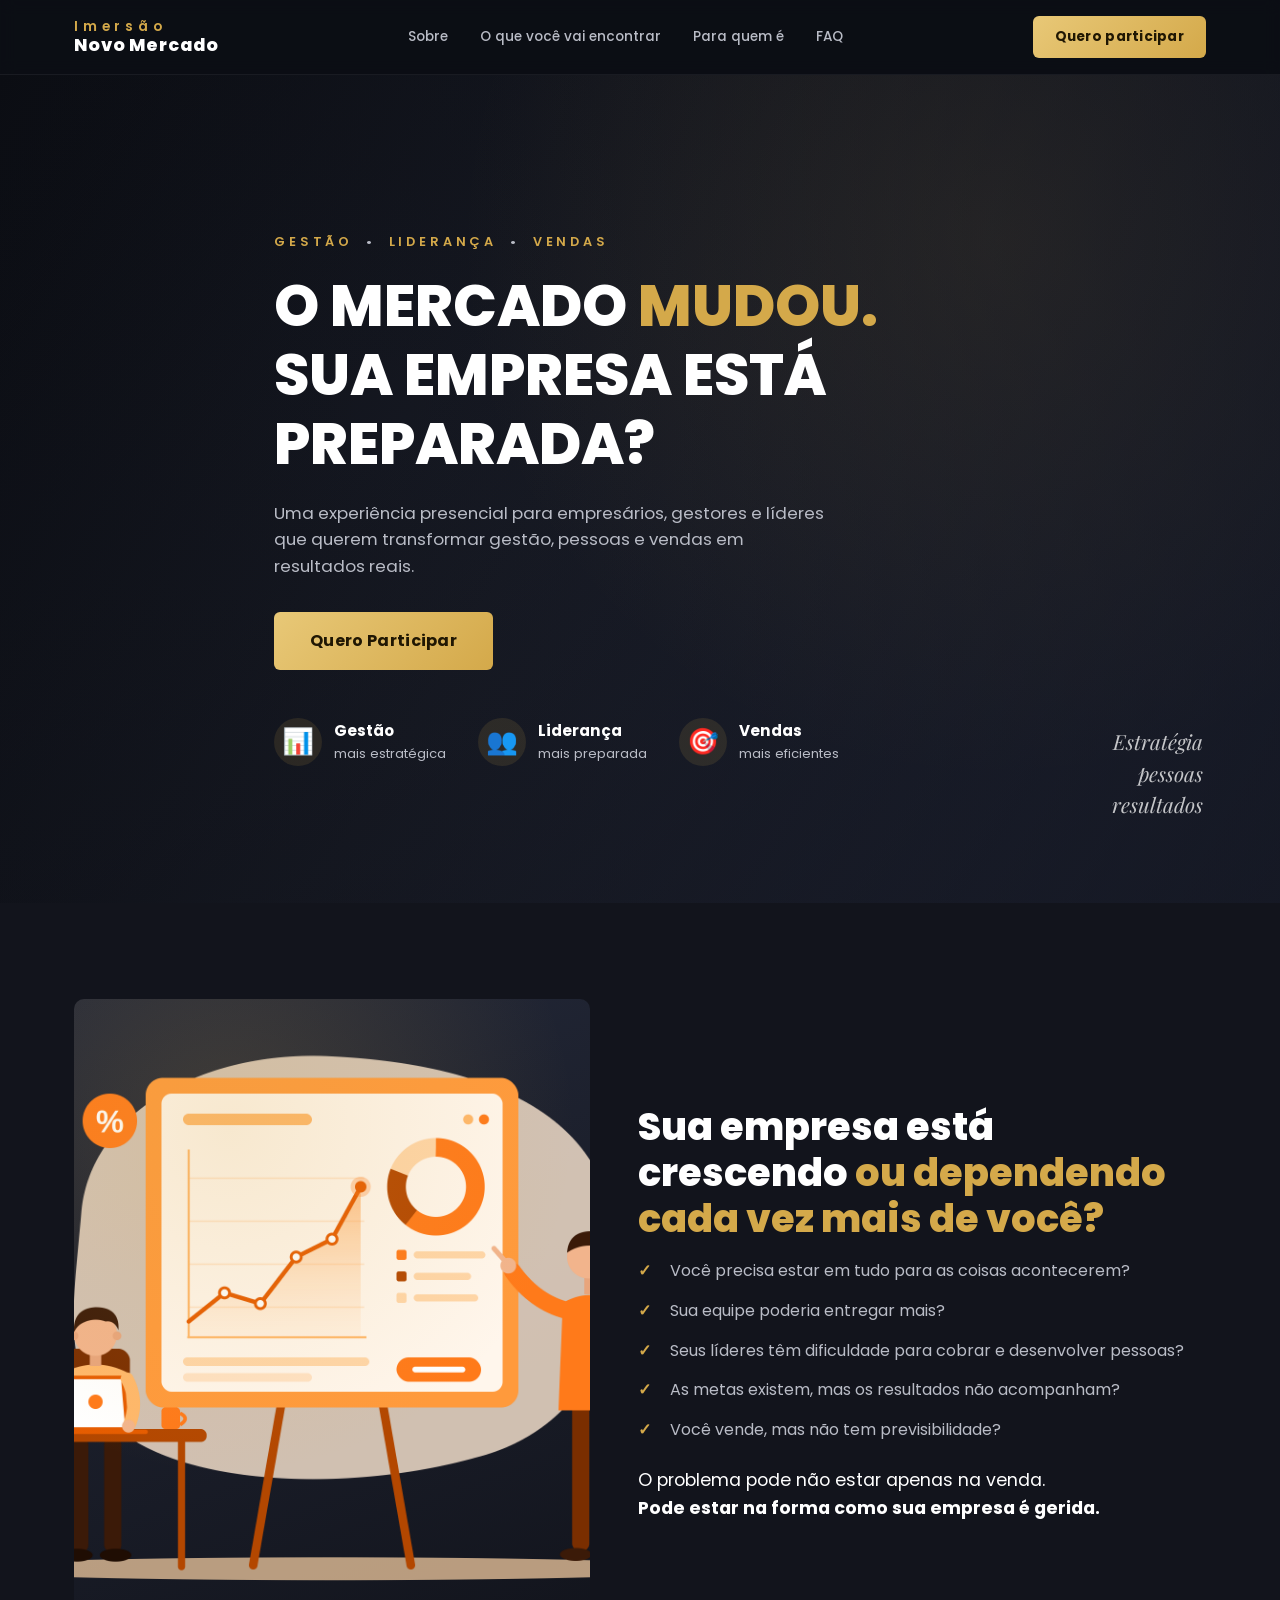
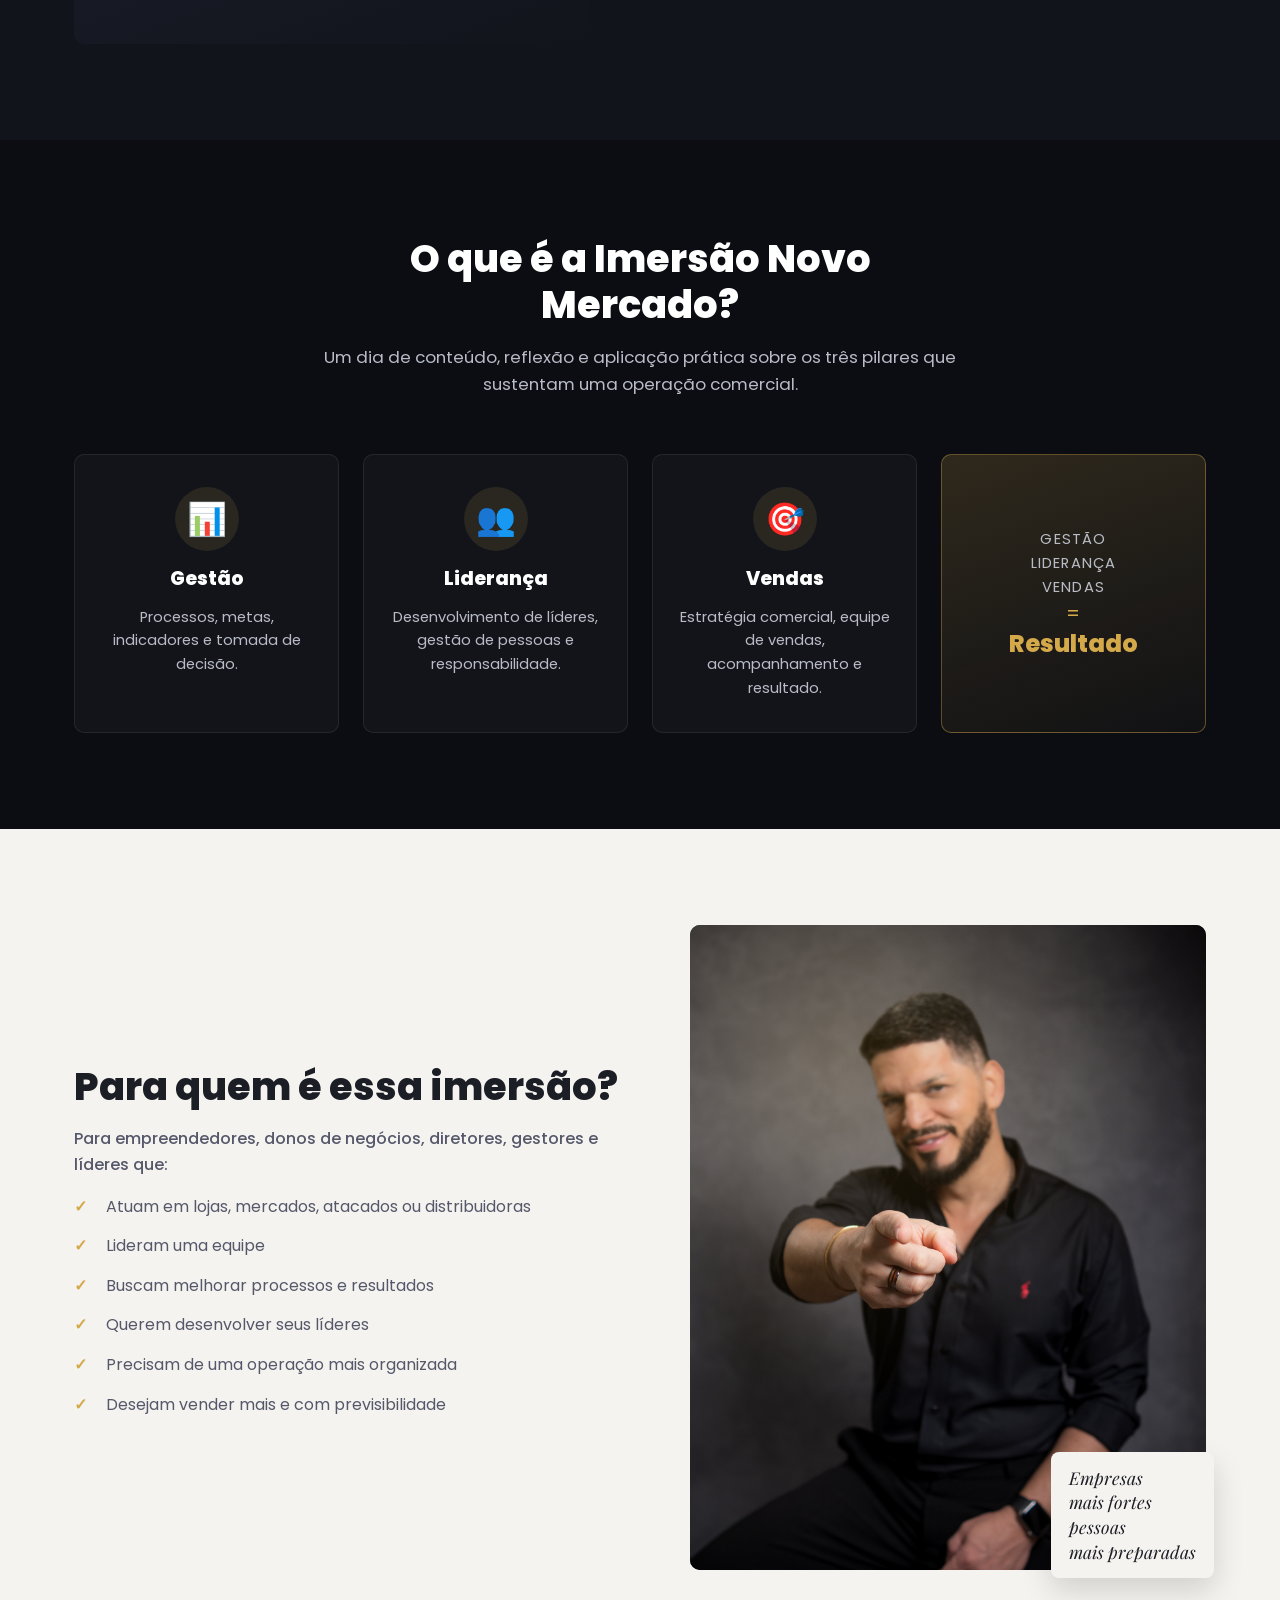
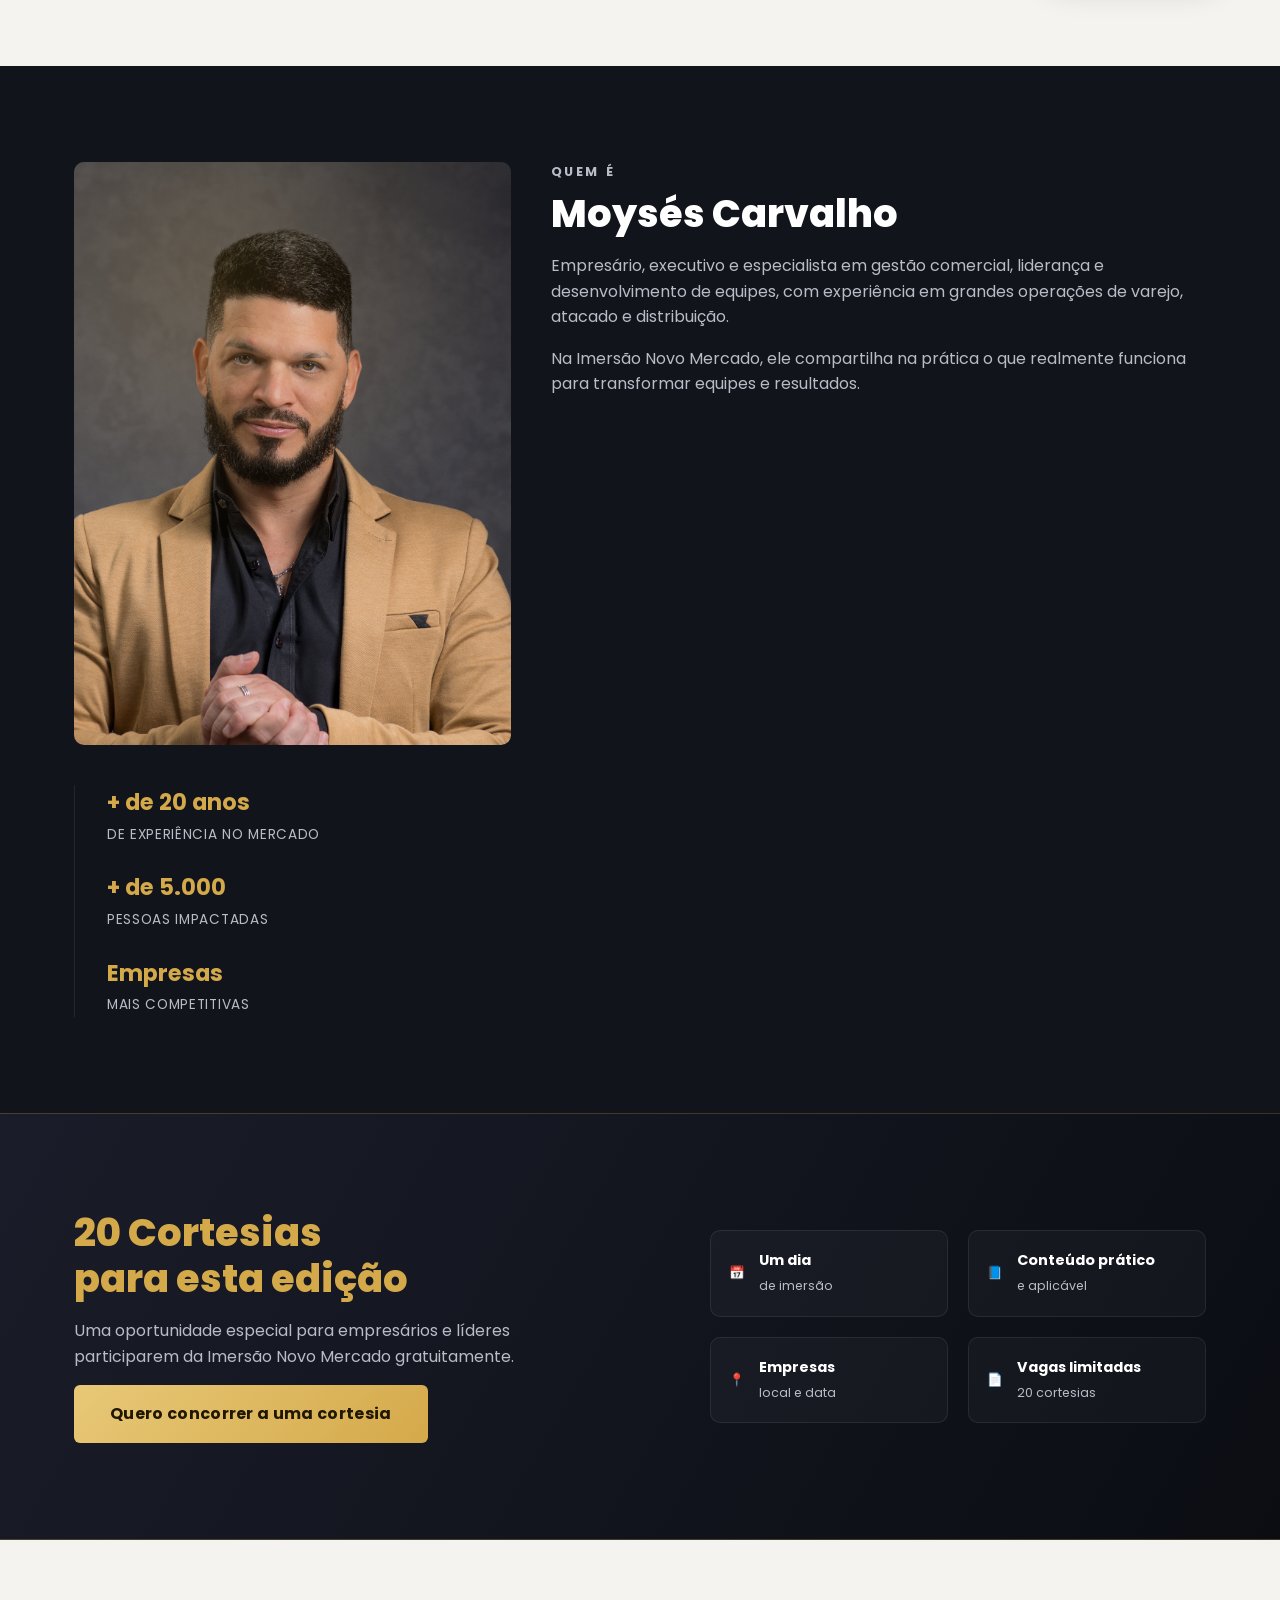
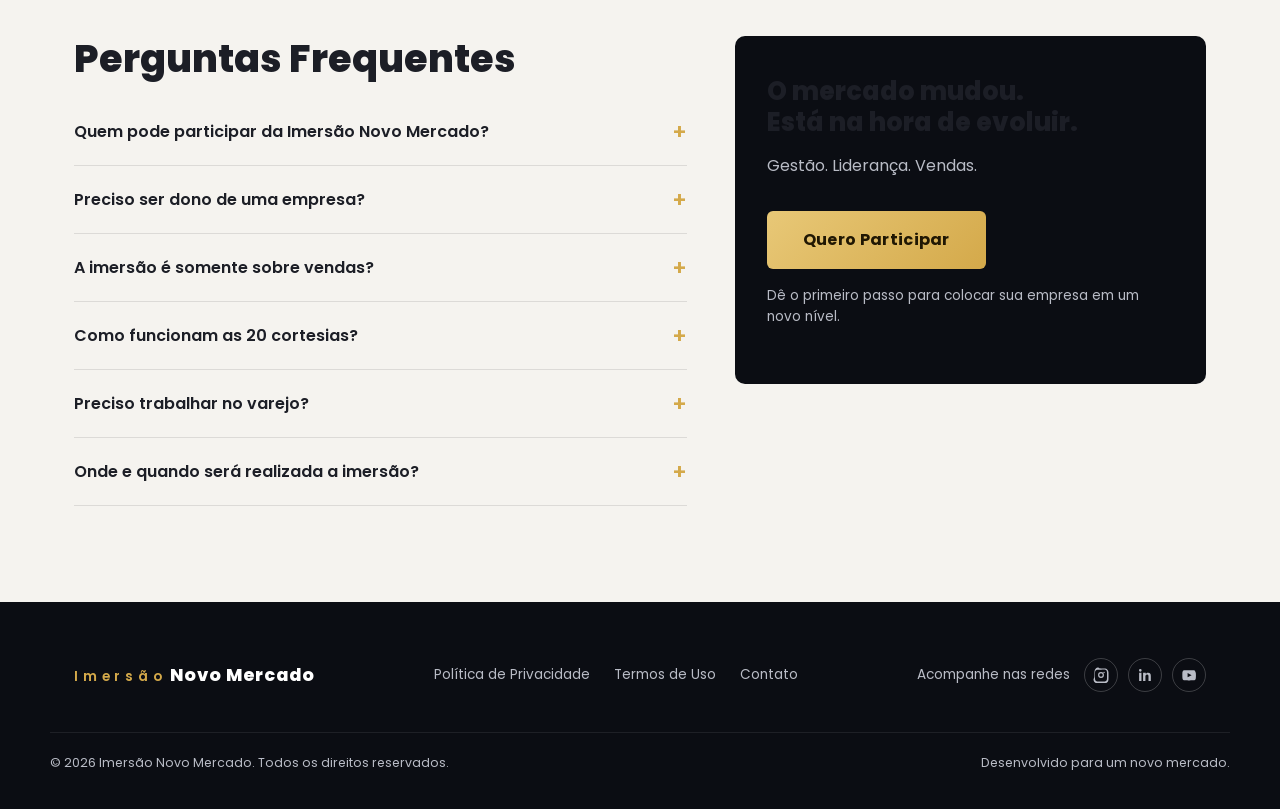
==== index.html @ 2ee16bc6 "Primeiro commit: landing page da Imersão Novo Mercado Configura deploy em subcaminho (/imersao-novo-" ====
<!DOCTYPE html>
<html lang="pt-BR">
<head>
<meta charset="UTF-8">
<meta name="viewport" content="width=device-width, initial-scale=1.0">
<title>Imersão Novo Mercado | Gestão, Liderança e Vendas</title>
<meta name="description" content="Imersão Novo Mercado — uma experiência presencial para empresários, gestores e líderes que querem transformar gestão, pessoas e vendas em resultados reais.">
<link rel="preconnect" href="https://fonts.googleapis.com">
<link rel="preconnect" href="https://fonts.gstatic.com" crossorigin>
<link href="https://fonts.googleapis.com/css2?family=Poppins:wght@400;500;600;700;800&family=Playfair+Display:ital@1&display=swap" rel="stylesheet">
<link rel="stylesheet" href="css/style.css">

<!-- ==========================================================
     GOOGLE ANALYTICS (GA4)
     Troque G-XXXXXXXXXX pelo seu Measurement ID
     (Google Analytics > Administrador > Fluxos de dados > seu site)
     ========================================================== -->
<script async src="https://www.googletagmanager.com/gtag/js?id=G-XXXXXXXXXX"></script>
<script>
  window.dataLayer = window.dataLayer || [];
  function gtag(){dataLayer.push(arguments);}
  gtag('js', new Date());
  gtag('config', 'G-XXXXXXXXXX');
</script>

<!-- ==========================================================
     META PIXEL (Facebook/Instagram Ads)
     Troque SEU_PIXEL_ID pelo ID do seu Pixel
     (Gerenciador de Eventos > Pixels)
     ========================================================== -->
<script>
!function(f,b,e,v,n,t,s)
{if(f.fbq)return;n=f.fbq=function(){n.callMethod?
n.callMethod.apply(n,arguments):n.queue.push(arguments)};
if(!f._fbq)f._fbq=n;n.push=n;n.loaded=!0;n.version='2.0';
n.queue=[];t=b.createElement(e);t.async=!0;
t.src=v;s=b.getElementsByTagName(e)[0];
s.parentNode.insertBefore(t,s)}(window, document,'script',
'https://connect.facebook.net/en_US/fbevents.js');
fbq('init', 'SEU_PIXEL_ID');
fbq('track', 'PageView');
</script>
<noscript><img height="1" width="1" style="display:none"
src="https://www.facebook.com/tr?id=SEU_PIXEL_ID&ev=PageView&noscript=1"
/></noscript>
</head>
<body>

<!-- HEADER -->
<header class="site-header" id="header">
  <div class="container header-inner">
    <a href="#topo" class="logo">
      <span class="logo-top">Imersão</span>
      <span class="logo-bottom">Novo Mercado</span>
    </a>

    <nav class="main-nav" id="mainNav">
      <a href="#sobre">Sobre</a>
      <a href="#conteudo">O que você vai encontrar</a>
      <a href="#para-quem">Para quem é</a>
      <a href="#faq">FAQ</a>
    </nav>

    <a href="https://wa.me/5511982273141?text=Ol%C3%A1%2C%20quero%20participar%20da%20imers%C3%A3o%20novo%20mercado" class="btn btn-primary btn-nav" target="_blank" rel="noopener" data-tally-open="SEU_TALLY_FORM_ID" data-tally-layout="modal" data-tally-emoji-text="👋" data-tally-emoji-animation="wave" data-tally-hidden-origem="menu">Quero participar</a>

    <button class="menu-toggle" id="menuToggle" aria-label="Abrir menu">
      <span></span><span></span><span></span>
    </button>
  </div>
</header>

<!-- HERO -->
<section class="hero" id="topo">
  <div class="hero-bg"></div>
  <div class="hero-overlay"></div>
  <div class="container hero-inner">
    <p class="hero-tags">Gestão <span class="dot">•</span> Liderança <span class="dot">•</span> Vendas</p>
    <h1 class="hero-title">O MERCADO <span class="highlight">MUDOU.</span><br>SUA EMPRESA ESTÁ PREPARADA?</h1>
    <p class="hero-subtitle">Uma experiência presencial para empresários, gestores e líderes que querem transformar gestão, pessoas e vendas em resultados reais.</p>

    <a href="https://wa.me/5511982273141?text=Ol%C3%A1%2C%20quero%20participar%20da%20imers%C3%A3o%20novo%20mercado" class="btn btn-primary btn-lg" target="_blank" rel="noopener" data-tally-open="SEU_TALLY_FORM_ID" data-tally-layout="modal" data-tally-emoji-text="👋" data-tally-emoji-animation="wave" data-tally-hidden-origem="hero">Quero Participar</a>

    <div class="hero-stats">
      <div class="hero-stat">
        <span class="hero-stat-icon">📊</span>
        <div>
          <strong>Gestão</strong>
          <p>mais estratégica</p>
        </div>
      </div>
      <div class="hero-stat">
        <span class="hero-stat-icon">👥</span>
        <div>
          <strong>Liderança</strong>
          <p>mais preparada</p>
        </div>
      </div>
      <div class="hero-stat">
        <span class="hero-stat-icon">🎯</span>
        <div>
          <strong>Vendas</strong>
          <p>mais eficientes</p>
        </div>
      </div>
    </div>
  </div>

  <span class="hero-script">Estratégia<br>pessoas<br>resultados</span>
</section>

<!-- DOR / DIAGNÓSTICO -->
<section class="section section-dark" id="sobre">
  <div class="container split">
    <div class="split-media">
      <div class="media-placeholder media-figure">
        <img src="assets/crescimento-resultados.png" alt="Ilustração de gestão de indicadores e crescimento de resultados">
      </div>
    </div>
    <div class="split-content">
      <h2>Sua empresa está crescendo <span class="highlight">ou dependendo cada vez mais de você?</span></h2>
      <ul class="check-list">
        <li>Você precisa estar em tudo para as coisas acontecerem?</li>
        <li>Sua equipe poderia entregar mais?</li>
        <li>Seus líderes têm dificuldade para cobrar e desenvolver pessoas?</li>
        <li>As metas existem, mas os resultados não acompanham?</li>
        <li>Você vende, mas não tem previsibilidade?</li>
      </ul>
      <p class="lead">O problema pode não estar apenas na venda.<br><strong>Pode estar na forma como sua empresa é gerida.</strong></p>
    </div>
  </div>
</section>

<!-- O QUE É -->
<section class="section section-darker" id="conteudo">
  <div class="container">
    <div class="section-head">
      <h2>O que é a Imersão Novo Mercado?</h2>
      <p>Um dia de conteúdo, reflexão e aplicação prática sobre os três pilares que sustentam uma operação comercial.</p>
    </div>

    <div class="pillars">
      <div class="pillar-card">
        <span class="pillar-icon">📊</span>
        <h3>Gestão</h3>
        <p>Processos, metas, indicadores e tomada de decisão.</p>
      </div>
      <div class="pillar-card">
        <span class="pillar-icon">👥</span>
        <h3>Liderança</h3>
        <p>Desenvolvimento de líderes, gestão de pessoas e responsabilidade.</p>
      </div>
      <div class="pillar-card">
        <span class="pillar-icon">🎯</span>
        <h3>Vendas</h3>
        <p>Estratégia comercial, equipe de vendas, acompanhamento e resultado.</p>
      </div>
      <div class="pillar-card pillar-result">
        <p class="pillar-formula">Gestão<br>Liderança<br>Vendas<br><span>=</span></p>
        <h3 class="result-word">Resultado</h3>
      </div>
    </div>
  </div>
</section>

<!-- PARA QUEM -->
<section class="section section-light" id="para-quem">
  <div class="container split reverse">
    <div class="split-content">
      <h2>Para quem é essa imersão?</h2>
      <p class="section-intro">Para empreendedores, donos de negócios, diretores, gestores e líderes que:</p>
      <ul class="check-list check-list-dark">
        <li>Atuam em lojas, mercados, atacados ou distribuidoras</li>
        <li>Lideram uma equipe</li>
        <li>Buscam melhorar processos e resultados</li>
        <li>Querem desenvolver seus líderes</li>
        <li>Precisam de uma operação mais organizada</li>
        <li>Desejam vender mais e com previsibilidade</li>
      </ul>
    </div>
    <div class="split-media">
      <div class="media-placeholder media-audience">
        <img src="assets/moyses-apontando.jpg" alt="Moysés Carvalho apontando para o espectador, convidando líderes e empresários para a imersão">
      </div>
      <span class="media-script media-script-dark">Empresas<br>mais fortes<br>pessoas<br>mais preparadas</span>
    </div>
  </div>
</section>

<!-- SOBRE O PALESTRANTE -->
<section class="section section-dark">
  <div class="container speaker">
    <div class="speaker-media">
      <div class="media-placeholder media-speaker">
        <img src="assets/moyses-blazer.jpg" alt="Retrato de Moysés Carvalho, especialista em gestão comercial, liderança e desenvolvimento de equipes">
      </div>
    </div>
    <div class="speaker-content">
      <p class="eyebrow">Quem é</p>
      <h2>Moysés Carvalho</h2>
      <p>Empresário, executivo e especialista em gestão comercial, liderança e desenvolvimento de equipes, com experiência em grandes operações de varejo, atacado e distribuição.</p>
      <p>Na Imersão Novo Mercado, ele compartilha na prática o que realmente funciona para transformar equipes e resultados.</p>
    </div>
    <div class="speaker-stats">
      <div class="stat-item">
        <strong>+ de 20 anos</strong>
        <span>de experiência no mercado</span>
      </div>
      <div class="stat-item">
        <strong>+ de 5.000</strong>
        <span>pessoas impactadas</span>
      </div>
      <div class="stat-item">
        <strong>Empresas</strong>
        <span>mais competitivas</span>
      </div>
    </div>
  </div>
</section>

<!-- CORTESIAS -->
<section class="section section-cortesias" id="cortesias">
  <div class="container cortesias-inner">
    <div class="cortesias-content">
      <h2>20 Cortesias<br>para esta edição</h2>
      <p>Uma oportunidade especial para empresários e líderes participarem da Imersão Novo Mercado gratuitamente.</p>
      <a href="https://wa.me/5511982273141?text=Ol%C3%A1%2C%20quero%20participar%20da%20imers%C3%A3o%20novo%20mercado" class="btn btn-primary btn-lg" target="_blank" rel="noopener" data-tally-open="SEU_TALLY_FORM_ID" data-tally-layout="modal" data-tally-emoji-text="👋" data-tally-emoji-animation="wave" data-tally-hidden-origem="cortesias">Quero concorrer a uma cortesia</a>
    </div>
    <div class="cortesias-info">
      <div class="info-item">
        <span class="info-icon">📅</span>
        <div><strong>Um dia</strong><span>de imersão</span></div>
      </div>
      <div class="info-item">
        <span class="info-icon">📘</span>
        <div><strong>Conteúdo prático</strong><span>e aplicável</span></div>
      </div>
      <div class="info-item">
        <span class="info-icon">📍</span>
        <div><strong>Empresas</strong><span>local e data</span></div>
      </div>
      <div class="info-item">
        <span class="info-icon">📄</span>
        <div><strong>Vagas limitadas</strong><span>20 cortesias</span></div>
      </div>
    </div>
  </div>
</section>

<!-- FAQ -->
<section class="section section-light" id="faq">
  <div class="container faq-inner">
    <div class="faq-list">
      <h2>Perguntas Frequentes</h2>

      <div class="faq-item">
        <button class="faq-question">Quem pode participar da Imersão Novo Mercado? <span>+</span></button>
        <div class="faq-answer"><p>Empresários, donos de negócio, diretores, gestores e líderes que desejam melhorar a gestão, o desenvolvimento de pessoas e os resultados comerciais da sua empresa.</p></div>
      </div>
      <div class="faq-item">
        <button class="faq-question">Preciso ser dono de uma empresa? <span>+</span></button>
        <div class="faq-answer"><p>Não. A imersão também é indicada para gestores e líderes que respondem por equipes e resultados, mesmo sem serem os donos do negócio.</p></div>
      </div>
      <div class="faq-item">
        <button class="faq-question">A imersão é somente sobre vendas? <span>+</span></button>
        <div class="faq-answer"><p>Não. O conteúdo aborda três pilares — gestão, liderança e vendas — porque o resultado comercial depende dos três funcionando juntos.</p></div>
      </div>
      <div class="faq-item">
        <button class="faq-question">Como funcionam as 20 cortesias? <span>+</span></button>
        <div class="faq-answer"><p>Um número limitado de vagas gratuitas é disponibilizado para esta edição. Basta se cadastrar e nossa equipe entrará em contato para confirmar sua participação.</p></div>
      </div>
      <div class="faq-item">
        <button class="faq-question">Preciso trabalhar no varejo? <span>+</span></button>
        <div class="faq-answer"><p>O conteúdo tem forte aplicação em lojas, mercados, atacados e distribuidoras, mas os conceitos de gestão, liderança e vendas se aplicam a diferentes segmentos.</p></div>
      </div>
      <div class="faq-item">
        <button class="faq-question">Onde e quando será realizada a imersão? <span>+</span></button>
        <div class="faq-answer"><p>Local e data serão informados após o seu cadastro, de acordo com a edição disponível para a sua região.</p></div>
      </div>
    </div>

    <div class="faq-cta">
      <h3>O mercado mudou.<br>Está na hora de evoluir.</h3>
      <p>Gestão. Liderança. Vendas.</p>
      <a href="https://wa.me/5511982273141?text=Ol%C3%A1%2C%20quero%20participar%20da%20imers%C3%A3o%20novo%20mercado" class="btn btn-primary btn-lg" target="_blank" rel="noopener" data-tally-open="SEU_TALLY_FORM_ID" data-tally-layout="modal" data-tally-emoji-text="👋" data-tally-emoji-animation="wave" data-tally-hidden-origem="faq_final">Quero Participar</a>
      <p class="faq-cta-small">Dê o primeiro passo para colocar sua empresa em um novo nível.</p>
    </div>
  </div>
</section>

<!-- FOOTER -->
<footer class="site-footer">
  <div class="container footer-inner">
    <div class="footer-logo">
      <span class="logo-top">Imersão</span>
      <span class="logo-bottom">Novo Mercado</span>
    </div>

    <nav class="footer-nav">
      <a href="#">Política de Privacidade</a>
      <a href="#">Termos de Uso</a>
      <a href="#">Contato</a>
    </nav>

    <div class="footer-social">
      <span>Acompanhe nas redes</span>
      <div class="social-icons">
        <a href="https://www.instagram.com/moysescarvalh0/" target="_blank" rel="noopener noreferrer" aria-label="Instagram">
          <svg viewBox="0 0 24 24" width="16" height="16" fill="currentColor" aria-hidden="true"><path d="M12 2.2c3.2 0 3.6 0 4.9.07 1.2.06 2 .24 2.7.5.7.28 1.3.66 1.9 1.24.58.58.96 1.2 1.24 1.9.26.7.44 1.5.5 2.7.06 1.3.07 1.7.07 4.9s0 3.6-.07 4.9c-.06 1.2-.24 2-.5 2.7-.28.7-.66 1.3-1.24 1.9-.58.58-1.2.96-1.9 1.24-.7.26-1.5.44-2.7.5-1.3.06-1.7.07-4.9.07s-3.6 0-4.9-.07c-1.2-.06-2-.24-2.7-.5-.7-.28-1.3-.66-1.9-1.24-.58-.58-.96-1.2-1.24-1.9-.26-.7-.44-1.5-.5-2.7C2.2 15.6 2.2 15.2 2.2 12s0-3.6.07-4.9c.06-1.2.24-2 .5-2.7.28-.7.66-1.3 1.24-1.9.58-.58 1.2-.96 1.9-1.24.7-.26 1.5-.44 2.7-.5C8.4 2.2 8.8 2.2 12 2.2zm0 1.8c-3.15 0-3.52 0-4.76.07-1 .05-1.55.21-1.9.35-.48.19-.82.41-1.18.77-.36.36-.58.7-.77 1.18-.14.36-.3.9-.35 1.9C3 9.28 3 9.65 3 12.8s0 3.52.04 4.76c.05 1 .21 1.55.35 1.9.19.48.41.82.77 1.18.36.36.7.58 1.18.77.36.14.9.3 1.9.35 1.24.05 1.6.06 4.76.06s3.52 0 4.76-.06c1-.05 1.55-.21 1.9-.35.48-.19.82-.41 1.18-.77.36-.36.58-.7.77-1.18.14-.36.3-.9.35-1.9.05-1.24.06-1.6.06-4.76s0-3.52-.06-4.76c-.05-1-.21-1.55-.35-1.9-.19-.48-.41-.82-.77-1.18-.36-.36-.7-.58-1.18-.77-.36-.14-.9-.3-1.9-.35C15.52 4 15.15 4 12 4zm0 3.6a4.4 4.4 0 1 1 0 8.8 4.4 4.4 0 0 1 0-8.8zm0 1.8a2.6 2.6 0 1 0 0 5.2 2.6 2.6 0 0 0 0-5.2zm4.6-2.3a1.03 1.03 0 1 1 0 2.06 1.03 1.03 0 0 1 0-2.06z"/></svg>
        </a>
        <a href="https://www.linkedin.com/in/eumoysescarvalho/" target="_blank" rel="noopener noreferrer" aria-label="LinkedIn">
          <svg viewBox="0 0 24 24" width="16" height="16" fill="currentColor" aria-hidden="true"><path d="M6.94 5a2 2 0 1 1-4 0 2 2 0 0 1 4 0zM3.2 8.75h3.5V21H3.2V8.75zM9.85 8.75h3.36v1.68h.05c.47-.87 1.6-1.8 3.3-1.8 3.53 0 4.18 2.28 4.18 5.25V21h-3.5v-6.4c0-1.53-.03-3.5-2.13-3.5-2.14 0-2.47 1.66-2.47 3.38V21h-3.5V8.75z"/></svg>
        </a>
        <a href="https://www.youtube.com/@Eumoysescarvalho" target="_blank" rel="noopener noreferrer" aria-label="YouTube">
          <svg viewBox="0 0 24 24" width="16" height="16" fill="currentColor" aria-hidden="true"><path d="M21.8 8.1s-.2-1.5-.8-2.2c-.8-.8-1.7-.8-2.1-.9C15.9 4.8 12 4.8 12 4.8h-.1s-3.9 0-6.9.2c-.4 0-1.3.1-2.1.9-.6.7-.8 2.2-.8 2.2S2 9.9 2 11.6v1.7c0 1.8.2 3.5.2 3.5s.2 1.5.8 2.2c.8.8 1.8.8 2.3.9 1.7.2 7.1.2 7.1.2s3.9 0 6.9-.2c.4-.1 1.3-.1 2.1-.9.6-.7.8-2.2.8-2.2s.2-1.7.2-3.5v-1.7c0-1.7-.2-3.5-.2-3.5zM9.9 15.4V8.9l6 3.3-6 3.2z"/></svg>
        </a>
      </div>
    </div>
  </div>
  <div class="footer-bottom">
    <div class="container footer-bottom-inner">
      <p>© 2026 Imersão Novo Mercado. Todos os direitos reservados.</p>
      <p>Desenvolvido para um novo mercado.</p>
    </div>
  </div>
</footer>

<!-- ==========================================================
     TALLY (formulário de contato pop-up antes do WhatsApp)
     Troque SEU_TALLY_FORM_ID pelo ID real do seu formulário
     (Tally > Share > Embed > Popup)
     ========================================================== -->
<script async src="https://tally.so/widget/embed.js"></script>

<script src="js/script.js"></script>
</body>
</html>
---- css/style.css ----
/* ===========================
   Imersão Novo Mercado — styles
   =========================== */

:root {
  --color-bg-dark: #12141c;
  --color-bg-darker: #0b0d13;
  --color-bg-light: #f5f3ef;
  --color-gold: #d4a94a;
  --color-gold-light: #e8c877;
  --color-white: #ffffff;
  --color-text-muted: #b9bcc6;
  --color-text-dark: #1c1e26;
  --color-text-dark-muted: #55586a;
  --font-heading: 'Poppins', sans-serif;
  --font-script: 'Playfair Display', serif;
  --container-width: 1180px;
  --radius: 10px;
}

* { box-sizing: border-box; }

html { scroll-behavior: smooth; }

body {
  margin: 0;
  font-family: var(--font-heading);
  background: var(--color-bg-dark);
  color: var(--color-white);
  line-height: 1.6;
  -webkit-font-smoothing: antialiased;
}

img { max-width: 100%; display: block; }

a { text-decoration: none; color: inherit; }

ul { list-style: none; margin: 0; padding: 0; }

h1, h2, h3 {
  font-family: var(--font-heading);
  font-weight: 800;
  line-height: 1.2;
  margin: 0 0 16px;
}

h2 { font-size: clamp(1.6rem, 3vw, 2.4rem); }
h3 { font-size: 1.2rem; }

p { margin: 0 0 16px; }

.container {
  max-width: var(--container-width);
  margin: 0 auto;
  padding: 0 24px;
}

.highlight { color: var(--color-gold); }

/* Buttons */
.btn {
  display: inline-flex;
  align-items: center;
  justify-content: center;
  gap: 8px;
  padding: 14px 28px;
  border-radius: 6px;
  font-weight: 700;
  font-size: 0.95rem;
  letter-spacing: 0.02em;
  cursor: pointer;
  border: none;
  transition: transform 0.15s ease, box-shadow 0.15s ease, background 0.2s ease;
}

.btn-primary {
  background: linear-gradient(135deg, var(--color-gold-light), var(--color-gold));
  color: #201703;
}

.btn-primary:hover {
  transform: translateY(-2px);
  box-shadow: 0 10px 24px rgba(212, 169, 74, 0.35);
}

.btn-lg { padding: 16px 36px; font-size: 1rem; }

.btn-nav { padding: 10px 22px; font-size: 0.85rem; }

/* ===== Header ===== */
.site-header {
  position: sticky;
  top: 0;
  z-index: 100;
  background: rgba(11, 13, 19, 0.85);
  backdrop-filter: blur(8px);
  border-bottom: 1px solid rgba(255, 255, 255, 0.06);
}

.header-inner {
  display: flex;
  align-items: center;
  justify-content: space-between;
  gap: 24px;
  padding-top: 16px;
  padding-bottom: 16px;
}

.logo {
  display: flex;
  flex-direction: column;
  line-height: 1.15;
  flex-shrink: 0;
}

.logo-top {
  font-size: 0.85rem;
  letter-spacing: 0.35em;
  color: var(--color-gold);
  font-weight: 600;
}

.logo-bottom {
  font-size: 1.1rem;
  font-weight: 800;
  letter-spacing: 0.05em;
}

.main-nav {
  display: flex;
  gap: 32px;
  flex: 1;
  justify-content: center;
}

.main-nav a {
  font-size: 0.85rem;
  font-weight: 500;
  color: var(--color-text-muted);
  transition: color 0.2s ease;
  white-space: nowrap;
}

.main-nav a:hover { color: var(--color-white); }

.menu-toggle {
  display: none;
  flex-direction: column;
  gap: 5px;
  background: none;
  border: none;
  cursor: pointer;
  padding: 4px;
}

.menu-toggle span {
  width: 24px;
  height: 2px;
  background: var(--color-white);
  display: block;
}

/* ===== Hero ===== */
.hero {
  position: relative;
  min-height: 92vh;
  display: flex;
  align-items: center;
  overflow: hidden;
  padding: 80px 0 60px;
}

.hero-bg {
  position: absolute;
  inset: 0;
  background:
    radial-gradient(circle at 78% 20%, rgba(212, 169, 74, 0.12), transparent 45%),
    linear-gradient(120deg, #0b0d13 0%, #171a24 45%, #22273a 100%);
  z-index: 0;
}

.hero-overlay {
  position: absolute;
  inset: 0;
  background: radial-gradient(circle at 30% 40%, rgba(0,0,0,0) 0%, rgba(11,13,19,0.55) 100%);
  z-index: 1;
}

.hero-inner {
  position: relative;
  z-index: 2;
  max-width: 780px;
}

.hero-tags {
  text-transform: uppercase;
  letter-spacing: 0.3em;
  font-size: 0.8rem;
  color: var(--color-gold);
  font-weight: 600;
  margin-bottom: 20px;
}

.hero-tags .dot { color: var(--color-text-muted); margin: 0 6px; }

.hero-title {
  font-size: clamp(2.2rem, 5.5vw, 3.6rem);
  margin-bottom: 20px;
}

.hero-subtitle {
  font-size: 1.05rem;
  color: var(--color-text-muted);
  max-width: 560px;
  margin-bottom: 32px;
}

.hero-stats {
  display: flex;
  flex-wrap: wrap;
  gap: 32px;
  margin-top: 48px;
}

.hero-stat {
  display: flex;
  align-items: center;
  gap: 12px;
}

.hero-stat-icon {
  font-size: 1.6rem;
  width: 48px;
  height: 48px;
  display: flex;
  align-items: center;
  justify-content: center;
  border-radius: 50%;
  background: rgba(212, 169, 74, 0.12);
}

.hero-stat strong {
  display: block;
  font-size: 0.95rem;
}

.hero-stat p {
  margin: 0;
  font-size: 0.82rem;
  color: var(--color-text-muted);
}

.hero-script {
  position: absolute;
  right: 6%;
  bottom: 10%;
  z-index: 2;
  font-family: var(--font-script);
  font-style: italic;
  font-size: 1.3rem;
  line-height: 1.5;
  color: rgba(255,255,255,0.75);
  text-align: right;
  display: none;
}

@media (min-width: 900px) {
  .hero-script { display: block; }
}

/* ===== Sections ===== */
.section { padding: 96px 0; }

.section-dark { background: var(--color-bg-dark); }
.section-darker { background: var(--color-bg-darker); }

.section-light {
  background: var(--color-bg-light);
  color: var(--color-text-dark);
}

.section-light h2, .section-light h3 { color: var(--color-text-dark); }

.section-head {
  max-width: 640px;
  margin: 0 auto 56px;
  text-align: center;
}

.section-head p { color: var(--color-text-muted); font-size: 1.05rem; }

/* Split layout (image + content) */
.split {
  display: grid;
  grid-template-columns: 1fr;
  gap: 48px;
  align-items: center;
}

@media (min-width: 900px) {
  .split { grid-template-columns: 1fr 1.1fr; }
  .split.reverse { grid-template-columns: 1.1fr 1fr; }
  .split.reverse .split-content { order: 1; }
  .split.reverse .split-media { order: 2; }
}

.media-placeholder {
  width: 100%;
  aspect-ratio: 4 / 5;
  border-radius: var(--radius);
  background: linear-gradient(160deg, #232838, #12141c);
  position: relative;
  overflow: hidden;
}

.media-placeholder::after {
  content: "";
  position: absolute;
  inset: 0;
  background: radial-gradient(circle at 30% 20%, rgba(212,169,74,0.18), transparent 55%);
  pointer-events: none;
}

.media-placeholder img {
  position: absolute;
  inset: 0;
  width: 100%;
  height: 100%;
  object-fit: cover;
  object-position: center;
}

.media-audience { background: linear-gradient(160deg, #2b2f42, #14161f); }

.check-list li {
  position: relative;
  padding-left: 32px;
  margin-bottom: 14px;
  color: var(--color-text-muted);
}

.check-list li::before {
  content: "✓";
  position: absolute;
  left: 0;
  top: 0;
  color: var(--color-gold);
  font-weight: 700;
}

.check-list-dark li { color: var(--color-text-dark-muted); }

.lead {
  font-size: 1.1rem;
  margin-top: 24px;
}

.section-intro { color: var(--color-text-dark-muted); font-weight: 500; }

.media-script {
  position: absolute;
  font-family: var(--font-script);
  font-style: italic;
  font-size: 1.1rem;
  color: rgba(255,255,255,0.8);
}

.split-media { position: relative; }

.media-script-dark {
  bottom: -8px;
  right: -8px;
  background: var(--color-bg-light);
  color: var(--color-text-dark);
  padding: 14px 18px;
  border-radius: 8px;
  line-height: 1.4;
  box-shadow: 0 12px 30px rgba(0,0,0,0.15);
}

/* Pillars */
.pillars {
  display: grid;
  grid-template-columns: 1fr;
  gap: 24px;
}

@media (min-width: 700px) {
  .pillars { grid-template-columns: repeat(2, 1fr); }
}

@media (min-width: 1050px) {
  .pillars { grid-template-columns: repeat(4, 1fr); }
}

.pillar-card {
  background: rgba(255,255,255,0.03);
  border: 1px solid rgba(255,255,255,0.08);
  border-radius: var(--radius);
  padding: 32px 24px;
  text-align: center;
}

.pillar-icon {
  font-size: 2rem;
  display: inline-flex;
  align-items: center;
  justify-content: center;
  width: 64px;
  height: 64px;
  border-radius: 50%;
  background: rgba(212, 169, 74, 0.12);
  margin-bottom: 16px;
}

.pillar-card p { color: var(--color-text-muted); font-size: 0.92rem; margin-bottom: 0; }

.pillar-result {
  background: linear-gradient(160deg, rgba(212,169,74,0.18), rgba(212,169,74,0.03));
  border-color: rgba(212,169,74,0.4);
  display: flex;
  flex-direction: column;
  justify-content: center;
}

.pillar-formula {
  font-size: 0.85rem;
  letter-spacing: 0.08em;
  text-transform: uppercase;
  color: var(--color-text-muted);
  margin-bottom: 12px;
}

.pillar-formula span { color: var(--color-gold); font-size: 1.2rem; }

.result-word {
  color: var(--color-gold);
  font-size: 1.5rem;
  margin: 0;
}

/* Speaker */
.speaker {
  display: grid;
  grid-template-columns: 1fr;
  gap: 40px;
}

@media (min-width: 900px) {
  .speaker { grid-template-columns: 0.8fr 1.2fr; }
}

.speaker-media .media-placeholder { aspect-ratio: 3 / 4; }

.eyebrow {
  text-transform: uppercase;
  letter-spacing: 0.2em;
  font-size: 0.8rem;
  color: var(--color-gold);
  font-weight: 700;
  margin-bottom: 8px;
}

.speaker-content p { color: var(--color-text-muted); }

.speaker-stats {
  display: flex;
  flex-direction: column;
  gap: 24px;
  justify-content: center;
  border-left: 1px solid rgba(255,255,255,0.08);
  padding-left: 32px;
}

@media (max-width: 899px) {
  .speaker-stats { border-left: none; padding-left: 0; border-top: 1px solid rgba(255,255,255,0.08); padding-top: 24px; }
}

.stat-item strong {
  display: block;
  font-size: 1.4rem;
  color: var(--color-gold);
}

.stat-item span {
  font-size: 0.85rem;
  color: var(--color-text-muted);
  text-transform: uppercase;
  letter-spacing: 0.05em;
}

/* Cortesias */
.section-cortesias {
  background: linear-gradient(120deg, #1a1d29, #0b0d13);
  border-top: 1px solid rgba(212,169,74,0.25);
  border-bottom: 1px solid rgba(212,169,74,0.25);
}

.cortesias-inner {
  display: grid;
  grid-template-columns: 1fr;
  gap: 40px;
  align-items: center;
}

@media (min-width: 900px) {
  .cortesias-inner { grid-template-columns: 1.2fr 1fr; }
}

.cortesias-content h2 { color: var(--color-gold); }
.cortesias-content p { color: var(--color-text-muted); max-width: 480px; }

.cortesias-info {
  display: grid;
  grid-template-columns: 1fr 1fr;
  gap: 20px;
}

.info-item {
  display: flex;
  align-items: center;
  gap: 14px;
  background: rgba(255,255,255,0.03);
  border: 1px solid rgba(255,255,255,0.08);
  border-radius: var(--radius);
  padding: 18px;
}

.info-icon { font-size: 1.4rem; }

.info-item strong { display: block; font-size: 0.9rem; }
.info-item span { font-size: 0.78rem; color: var(--color-text-muted); }

/* FAQ */
.faq-inner {
  display: grid;
  grid-template-columns: 1fr;
  gap: 48px;
}

@media (min-width: 950px) {
  .faq-inner { grid-template-columns: 1.3fr 1fr; }
}

.faq-item {
  border-bottom: 1px solid rgba(0,0,0,0.1);
}

.faq-question {
  width: 100%;
  text-align: left;
  background: none;
  border: none;
  padding: 18px 0;
  font-size: 1rem;
  font-weight: 600;
  color: var(--color-text-dark);
  display: flex;
  justify-content: space-between;
  align-items: center;
  cursor: pointer;
  font-family: var(--font-heading);
}

.faq-question span {
  font-size: 1.3rem;
  color: var(--color-gold);
  transition: transform 0.2s ease;
}

.faq-item.active .faq-question span { transform: rotate(45deg); }

.faq-answer {
  max-height: 0;
  overflow: hidden;
  transition: max-height 0.25s ease;
}

.faq-answer p {
  color: var(--color-text-dark-muted);
  padding-bottom: 18px;
  margin: 0;
}

.faq-cta {
  background: var(--color-bg-darker);
  color: var(--color-white);
  border-radius: var(--radius);
  padding: 40px 32px;
  align-self: start;
}

.faq-cta h3 { font-size: 1.6rem; }
.faq-cta p { color: var(--color-text-muted); }
.faq-cta .btn { margin: 16px 0; }
.faq-cta-small { font-size: 0.85rem; }

/* Footer */
.site-footer {
  background: var(--color-bg-darker);
  padding-top: 56px;
}

.footer-inner {
  display: flex;
  flex-wrap: wrap;
  gap: 32px;
  justify-content: space-between;
  align-items: center;
  padding-bottom: 40px;
  border-bottom: 1px solid rgba(255,255,255,0.08);
}

.footer-nav {
  display: flex;
  gap: 24px;
  flex-wrap: wrap;
}

.footer-nav a {
  font-size: 0.85rem;
  color: var(--color-text-muted);
}

.footer-nav a:hover { color: var(--color-white); }

.footer-social {
  display: flex;
  align-items: center;
  gap: 14px;
  font-size: 0.85rem;
  color: var(--color-text-muted);
}

.social-icons { display: flex; gap: 10px; }

.social-icons a {
  width: 34px;
  height: 34px;
  border-radius: 50%;
  border: 1px solid rgba(255,255,255,0.2);
  display: flex;
  align-items: center;
  justify-content: center;
  color: var(--color-text-muted);
  transition: background 0.2s ease, color 0.2s ease, border-color 0.2s ease, transform 0.15s ease;
}

.social-icons a:hover {
  background: var(--color-gold);
  border-color: var(--color-gold);
  color: #12141c;
  transform: translateY(-2px);
}

.footer-bottom-inner {
  display: flex;
  flex-wrap: wrap;
  justify-content: space-between;
  gap: 8px;
  padding: 20px 0;
  font-size: 0.78rem;
  color: var(--color-text-muted);
}

/* ===== Responsive nav ===== */
@media (max-width: 880px) {
  .main-nav { display: none; }
  .menu-toggle { display: flex; }
  .btn-nav { display: none; }

  .main-nav.open {
    display: flex;
    flex-direction: column;
    position: absolute;
    top: 100%;
    left: 0;
    right: 0;
    background: var(--color-bg-darker);
    padding: 24px;
    gap: 18px;
    border-bottom: 1px solid rgba(255,255,255,0.08);
  }
}
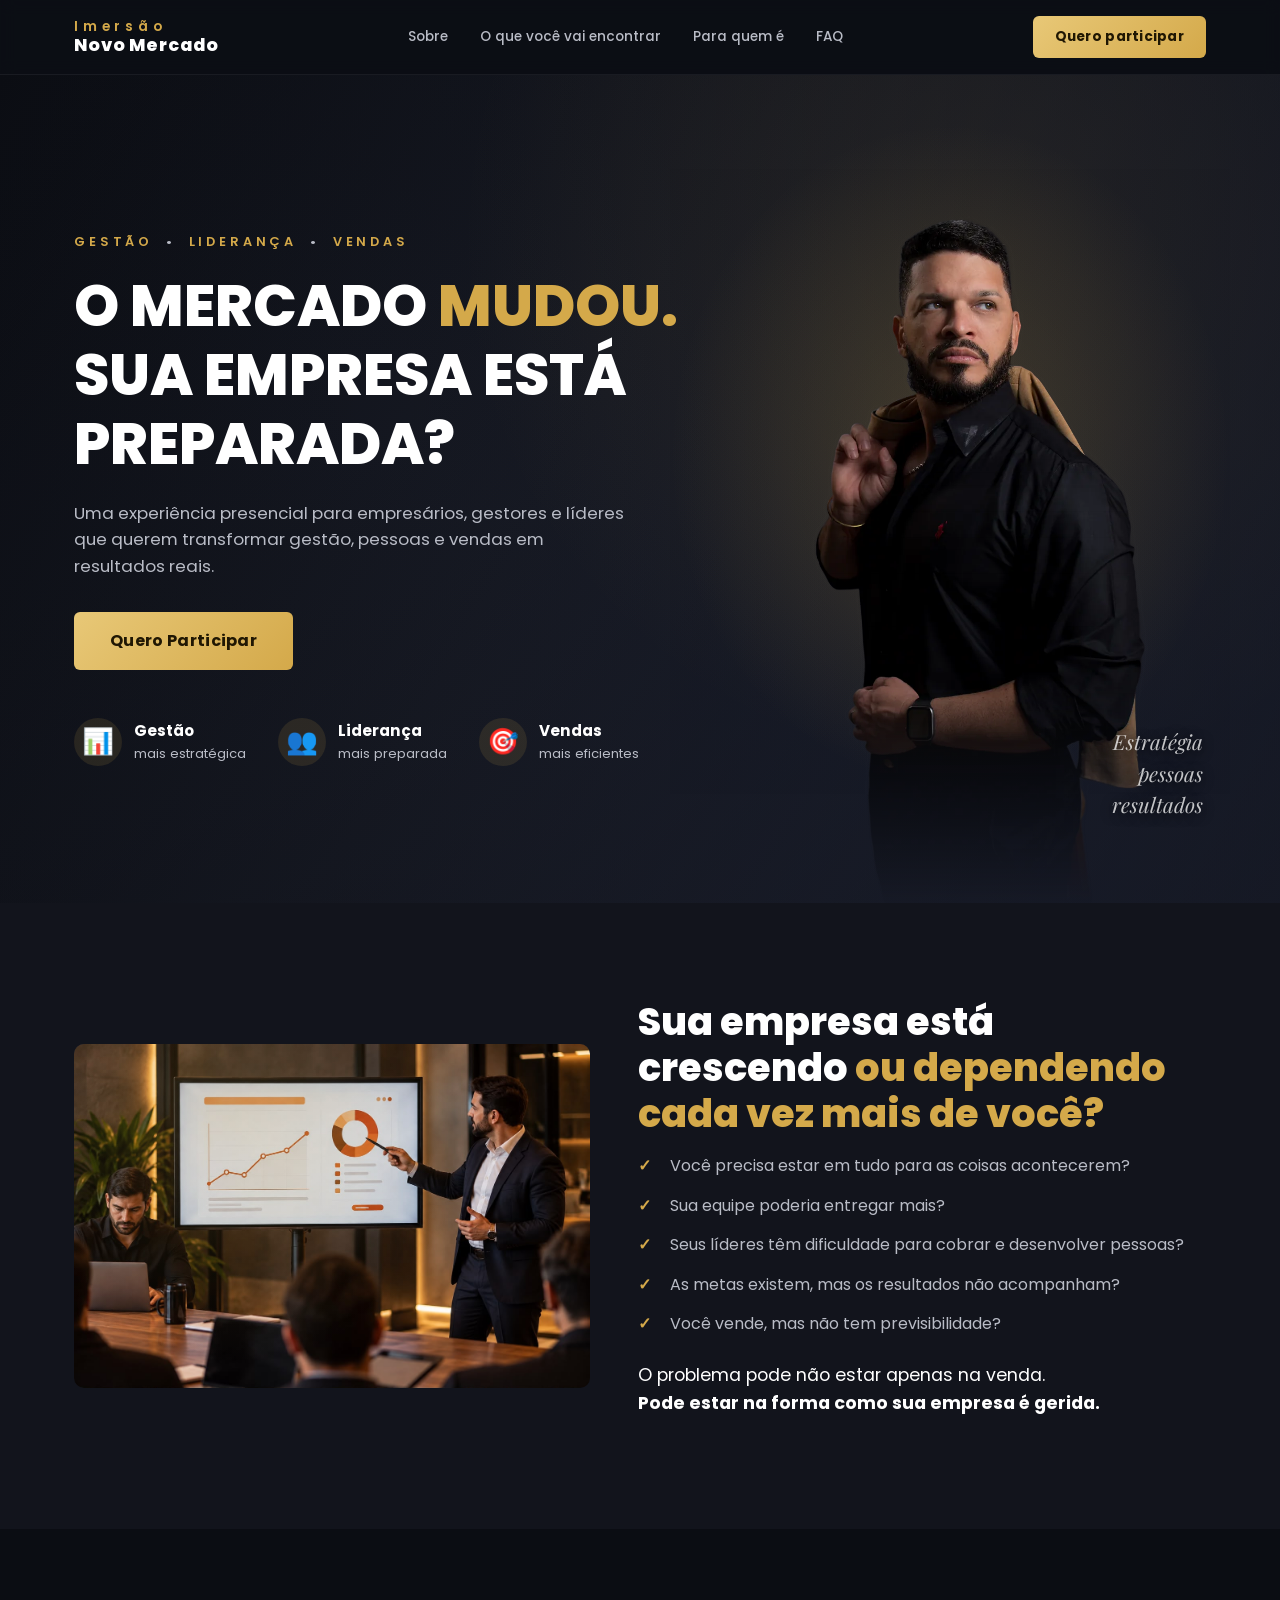
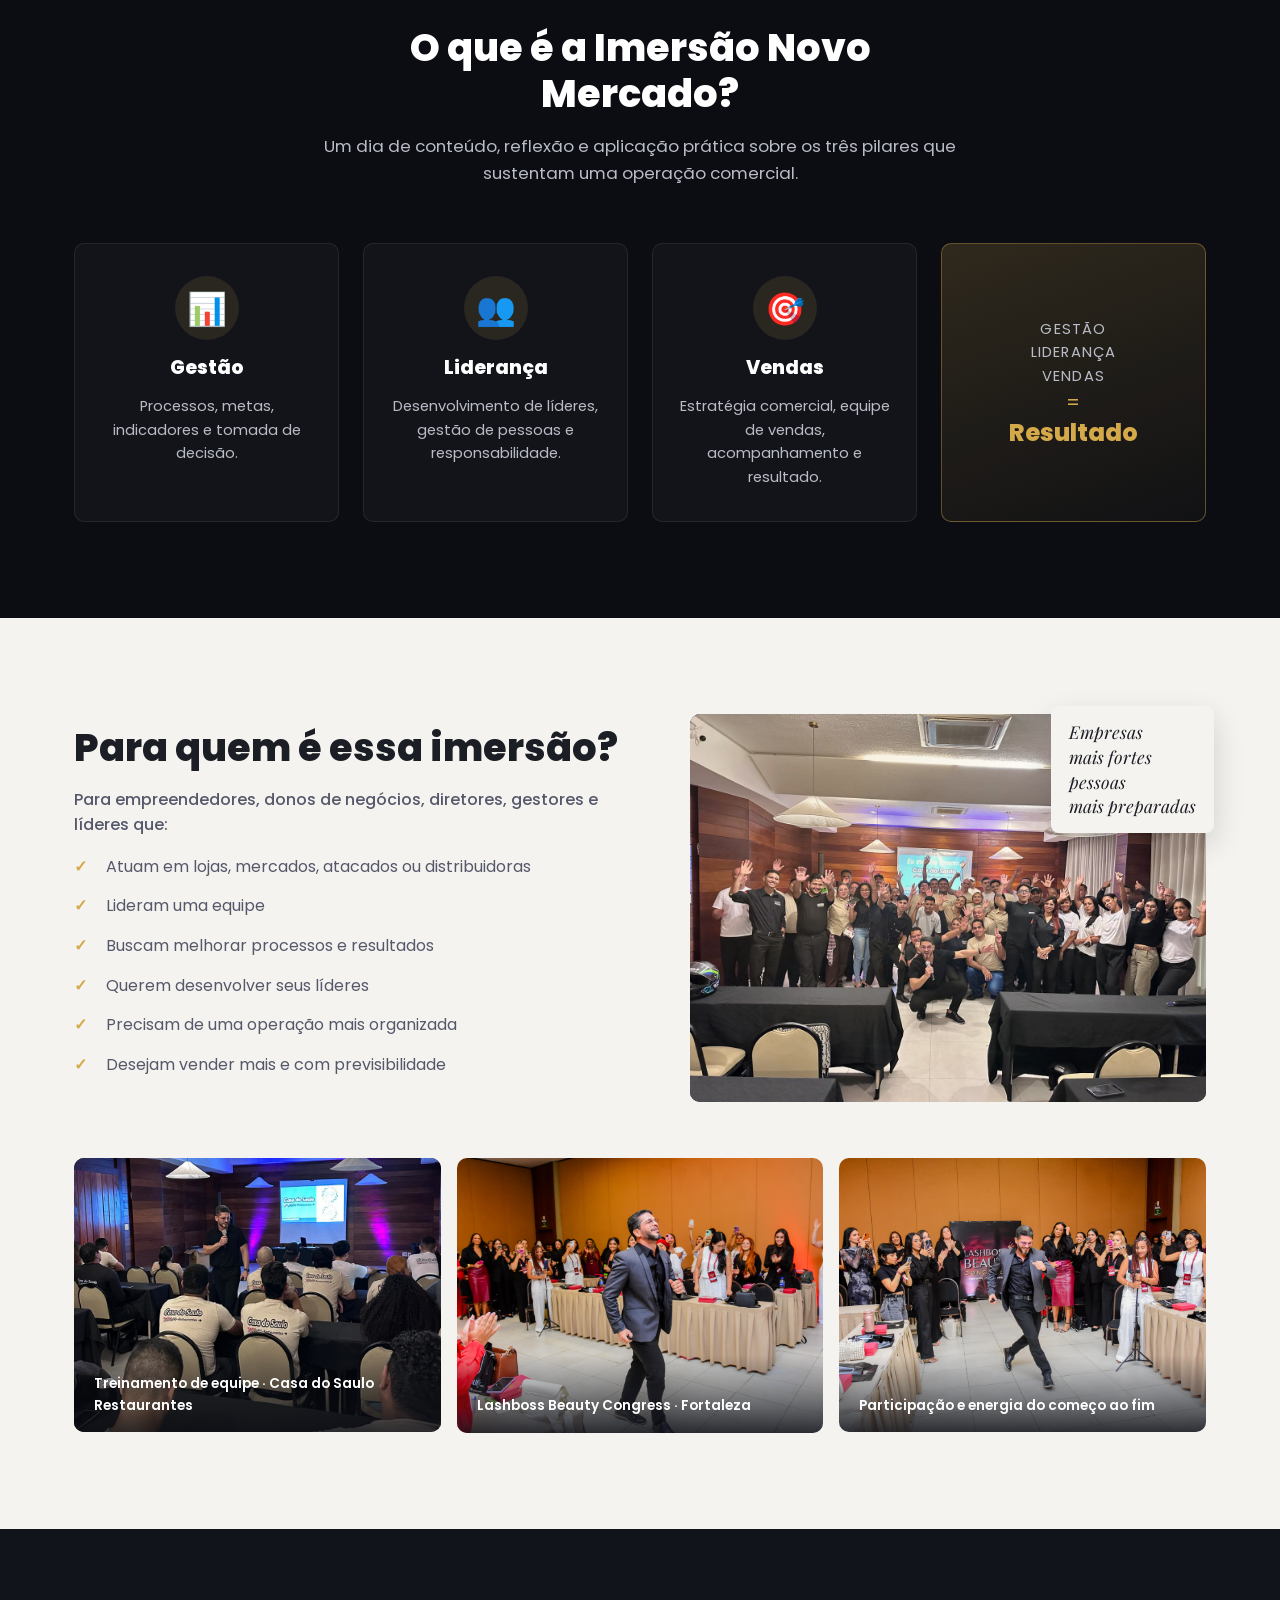
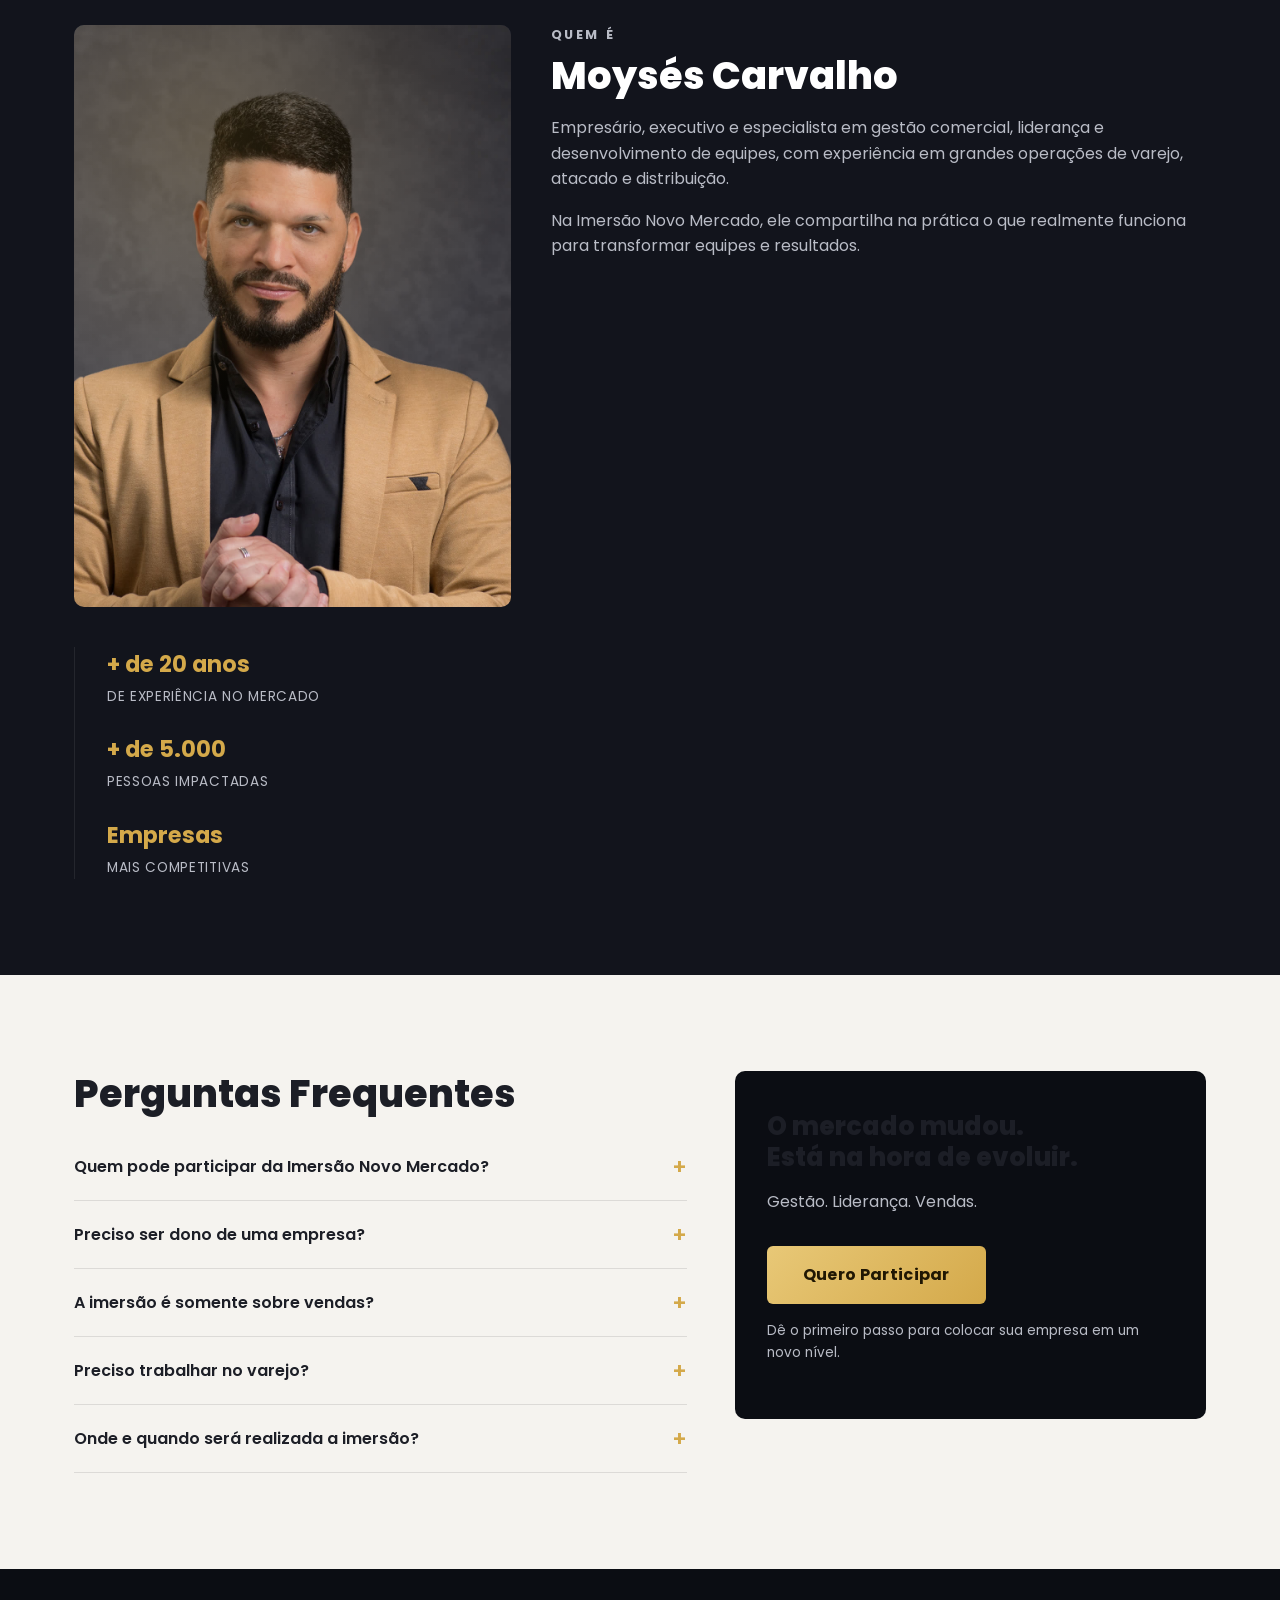
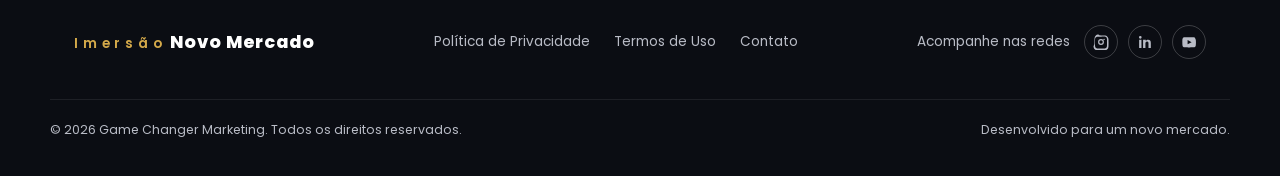
==== commit 0881b299: "Atualiza fotos da landing page - Hero: adiciona foto do Moysés (fundo transparente) à direita do tex" ====
--- a/index.html
+++ b/index.html
@@ -40,6 +40,10 @@
 fbq('init', 'SEU_PIXEL_ID');
 fbq('track', 'PageView');
 </script>
+
+<script async src="https://tally.so/widgets/embed.js"></script>
+
+
 <noscript><img height="1" width="1" style="display:none"
 src="https://www.facebook.com/tr?id=SEU_PIXEL_ID&ev=PageView&noscript=1"
 /></noscript>
@@ -61,7 +65,7 @@
       <a href="#faq">FAQ</a>
     </nav>
 
-    <a href="https://wa.me/5511982273141?text=Ol%C3%A1%2C%20quero%20participar%20da%20imers%C3%A3o%20novo%20mercado" class="btn btn-primary btn-nav" target="_blank" rel="noopener" data-tally-open="SEU_TALLY_FORM_ID" data-tally-layout="modal" data-tally-emoji-text="👋" data-tally-emoji-animation="wave" data-tally-hidden-origem="menu">Quero participar</a>
+    <a href="https://wa.me/5511982273141?text=Ol%C3%A1%2C%20quero%20participar%20da%20imers%C3%A3o%20novo%20mercado" class="btn btn-primary btn-nav" target="_blank" rel="noopener" data-tally-width="900" data-tally-layout="modal" data-tally-open="BzNNd7" data-tally-emoji-text="👋" data-tally-emoji-animation="wave" data-tally-form-events-forwarding="1" data-tally-hidden-origem="menu">Quero participar</a>
 
     <button class="menu-toggle" id="menuToggle" aria-label="Abrir menu">
       <span></span><span></span><span></span>
@@ -73,12 +77,15 @@
 <section class="hero" id="topo">
   <div class="hero-bg"></div>
   <div class="hero-overlay"></div>
+  <div class="hero-photo">
+    <img src="assets/moyses-hero.webp" alt="Moysés Carvalho, especialista em gestão comercial, liderança e desenvolvimento de equipes" width="1069" height="1400" fetchpriority="high">
+  </div>
   <div class="container hero-inner">
     <p class="hero-tags">Gestão <span class="dot">•</span> Liderança <span class="dot">•</span> Vendas</p>
     <h1 class="hero-title">O MERCADO <span class="highlight">MUDOU.</span><br>SUA EMPRESA ESTÁ PREPARADA?</h1>
     <p class="hero-subtitle">Uma experiência presencial para empresários, gestores e líderes que querem transformar gestão, pessoas e vendas em resultados reais.</p>
 
-    <a href="https://wa.me/5511982273141?text=Ol%C3%A1%2C%20quero%20participar%20da%20imers%C3%A3o%20novo%20mercado" class="btn btn-primary btn-lg" target="_blank" rel="noopener" data-tally-open="SEU_TALLY_FORM_ID" data-tally-layout="modal" data-tally-emoji-text="👋" data-tally-emoji-animation="wave" data-tally-hidden-origem="hero">Quero Participar</a>
+    <a href="https://wa.me/5511982273141?text=Ol%C3%A1%2C%20quero%20participar%20da%20imers%C3%A3o%20novo%20mercado" class="btn btn-primary btn-lg" target="_blank" rel="noopener" data-tally-width="900" data-tally-layout="modal" data-tally-open="BzNNd7" data-tally-emoji-text="👋" data-tally-emoji-animation="wave" data-tally-form-events-forwarding="1" data-tally-hidden-origem="hero">Quero Participar</a>
 
     <div class="hero-stats">
       <div class="hero-stat">
@@ -112,8 +119,8 @@
 <section class="section section-dark" id="sobre">
   <div class="container split">
     <div class="split-media">
-      <div class="media-placeholder media-figure">
-        <img src="assets/crescimento-resultados.png" alt="Ilustração de gestão de indicadores e crescimento de resultados">
+      <div class="media-placeholder media-figure media-landscape">
+        <img src="assets/gestao-indicadores.jpg" alt="Gestor apresentando indicadores de crescimento para a equipe em uma reunião" width="1280" height="853" loading="lazy">
       </div>
     </div>
     <div class="split-content">
@@ -179,9 +186,26 @@
     </div>
     <div class="split-media">
       <div class="media-placeholder media-audience">
-        <img src="assets/moyses-apontando.jpg" alt="Moysés Carvalho apontando para o espectador, convidando líderes e empresários para a imersão">
+        <img src="assets/imersao-turma.jpg" alt="Moysés Carvalho com a turma de participantes de uma imersão, todos acenando e comemorando" width="1280" height="960" loading="lazy">
       </div>
       <span class="media-script media-script-dark">Empresas<br>mais fortes<br>pessoas<br>mais preparadas</span>
+    </div>
+  </div>
+
+  <div class="container">
+    <div class="proof-gallery">
+      <figure class="proof-item proof-item-tall">
+        <img src="assets/prova-treinamento-equipe.jpg" alt="Moysés Carvalho conduzindo treinamento para a equipe da Casa do Saulo Restaurantes" width="960" height="1280" loading="lazy">
+        <figcaption>Treinamento de equipe · Casa do Saulo Restaurantes</figcaption>
+      </figure>
+      <figure class="proof-item">
+        <img src="assets/prova-evento-aplausos.jpg" alt="Público de pé aplaudindo Moysés Carvalho durante o Lashboss Beauty Congress" width="1200" height="800" loading="lazy">
+        <figcaption>Lashboss Beauty Congress · Fortaleza</figcaption>
+      </figure>
+      <figure class="proof-item">
+        <img src="assets/prova-evento-energia.jpg" alt="Moysés Carvalho animando o público, que filma e aplaude, durante o Lashboss Beauty Congress" width="1200" height="800" loading="lazy">
+        <figcaption>Participação e energia do começo ao fim</figcaption>
+      </figure>
     </div>
   </div>
 </section>
@@ -217,35 +241,6 @@
   </div>
 </section>
 
-<!-- CORTESIAS -->
-<section class="section section-cortesias" id="cortesias">
-  <div class="container cortesias-inner">
-    <div class="cortesias-content">
-      <h2>20 Cortesias<br>para esta edição</h2>
-      <p>Uma oportunidade especial para empresários e líderes participarem da Imersão Novo Mercado gratuitamente.</p>
-      <a href="https://wa.me/5511982273141?text=Ol%C3%A1%2C%20quero%20participar%20da%20imers%C3%A3o%20novo%20mercado" class="btn btn-primary btn-lg" target="_blank" rel="noopener" data-tally-open="SEU_TALLY_FORM_ID" data-tally-layout="modal" data-tally-emoji-text="👋" data-tally-emoji-animation="wave" data-tally-hidden-origem="cortesias">Quero concorrer a uma cortesia</a>
-    </div>
-    <div class="cortesias-info">
-      <div class="info-item">
-        <span class="info-icon">📅</span>
-        <div><strong>Um dia</strong><span>de imersão</span></div>
-      </div>
-      <div class="info-item">
-        <span class="info-icon">📘</span>
-        <div><strong>Conteúdo prático</strong><span>e aplicável</span></div>
-      </div>
-      <div class="info-item">
-        <span class="info-icon">📍</span>
-        <div><strong>Empresas</strong><span>local e data</span></div>
-      </div>
-      <div class="info-item">
-        <span class="info-icon">📄</span>
-        <div><strong>Vagas limitadas</strong><span>20 cortesias</span></div>
-      </div>
-    </div>
-  </div>
-</section>
-
 <!-- FAQ -->
 <section class="section section-light" id="faq">
   <div class="container faq-inner">
@@ -265,10 +260,6 @@
         <div class="faq-answer"><p>Não. O conteúdo aborda três pilares — gestão, liderança e vendas — porque o resultado comercial depende dos três funcionando juntos.</p></div>
       </div>
       <div class="faq-item">
-        <button class="faq-question">Como funcionam as 20 cortesias? <span>+</span></button>
-        <div class="faq-answer"><p>Um número limitado de vagas gratuitas é disponibilizado para esta edição. Basta se cadastrar e nossa equipe entrará em contato para confirmar sua participação.</p></div>
-      </div>
-      <div class="faq-item">
         <button class="faq-question">Preciso trabalhar no varejo? <span>+</span></button>
         <div class="faq-answer"><p>O conteúdo tem forte aplicação em lojas, mercados, atacados e distribuidoras, mas os conceitos de gestão, liderança e vendas se aplicam a diferentes segmentos.</p></div>
       </div>
@@ -281,7 +272,7 @@
     <div class="faq-cta">
       <h3>O mercado mudou.<br>Está na hora de evoluir.</h3>
       <p>Gestão. Liderança. Vendas.</p>
-      <a href="https://wa.me/5511982273141?text=Ol%C3%A1%2C%20quero%20participar%20da%20imers%C3%A3o%20novo%20mercado" class="btn btn-primary btn-lg" target="_blank" rel="noopener" data-tally-open="SEU_TALLY_FORM_ID" data-tally-layout="modal" data-tally-emoji-text="👋" data-tally-emoji-animation="wave" data-tally-hidden-origem="faq_final">Quero Participar</a>
+      <a href="https://wa.me/5511982273141?text=Ol%C3%A1%2C%20quero%20participar%20da%20imers%C3%A3o%20novo%20mercado" class="btn btn-primary btn-lg" target="_blank" rel="noopener" data-tally-width="900" data-tally-layout="modal" data-tally-open="BzNNd7" data-tally-emoji-text="👋" data-tally-emoji-animation="wave" data-tally-form-events-forwarding="1" data-tally-hidden-origem="faq_final">Quero Participar</a>
       <p class="faq-cta-small">Dê o primeiro passo para colocar sua empresa em um novo nível.</p>
     </div>
   </div>
@@ -318,18 +309,11 @@
   </div>
   <div class="footer-bottom">
     <div class="container footer-bottom-inner">
-      <p>© 2026 Imersão Novo Mercado. Todos os direitos reservados.</p>
+      <p>© 2026 Game Changer Marketing. Todos os direitos reservados.</p>
       <p>Desenvolvido para um novo mercado.</p>
     </div>
   </div>
 </footer>
-
-<!-- ==========================================================
-     TALLY (formulário de contato pop-up antes do WhatsApp)
-     Troque SEU_TALLY_FORM_ID pelo ID real do seu formulário
-     (Tally > Share > Embed > Popup)
-     ========================================================== -->
-<script async src="https://tally.so/widget/embed.js"></script>
 
 <script src="js/script.js"></script>
 </body>
--- a/css/style.css
+++ b/css/style.css
@@ -188,8 +188,70 @@
 
 .hero-inner {
   position: relative;
+  z-index: 3;
+  width: 100%;
+  max-width: 780px;
+}
+
+.hero-photo {
+  position: relative;
   z-index: 2;
-  max-width: 780px;
+  pointer-events: none;
+}
+
+/* Brilho dourado atrás da foto para destacar a camisa escura do fundo */
+.hero-photo::before {
+  content: "";
+  position: absolute;
+  inset: 0 0 15%;
+  background: radial-gradient(closest-side, rgba(212, 169, 74, 0.2), transparent);
+  z-index: -1;
+}
+
+.hero-photo img {
+  display: block;
+  width: 100%;
+  height: 100%;
+  object-fit: contain;
+  object-position: bottom center;
+  -webkit-mask-image: linear-gradient(to bottom, #000 72%, transparent 100%);
+  mask-image: linear-gradient(to bottom, #000 72%, transparent 100%);
+}
+
+@media (max-width: 899px) {
+  .hero {
+    flex-direction: column;
+    padding-top: 72px;
+  }
+
+  .hero-photo {
+    width: min(78%, 340px);
+    height: 44vh;
+    margin: 0 auto -48px;
+  }
+}
+
+@media (min-width: 900px) {
+  .hero-photo {
+    position: absolute;
+    bottom: 0;
+    right: max(0px, calc((100vw - var(--container-width)) / 2));
+    width: 44%;
+    max-width: 560px;
+    height: 94%;
+  }
+
+  .hero-inner {
+    max-width: var(--container-width);
+  }
+
+  .hero-inner > * {
+    max-width: 56%;
+  }
+
+  .hero-inner > .hero-stats {
+    max-width: 60%;
+  }
 }
 
 .hero-tags {
@@ -254,7 +316,8 @@
   position: absolute;
   right: 6%;
   bottom: 10%;
-  z-index: 2;
+  z-index: 3;
+  text-shadow: 0 2px 12px rgba(0, 0, 0, 0.8);
   font-family: var(--font-script);
   font-style: italic;
   font-size: 1.3rem;
@@ -264,7 +327,8 @@
   display: none;
 }
 
-@media (min-width: 900px) {
+/* Só aparece quando há espaço ao lado da foto, sem sobrepor */
+@media (min-width: 1280px) {
   .hero-script { display: block; }
 }
 
@@ -330,7 +394,12 @@
   object-position: center;
 }
 
-.media-audience { background: linear-gradient(160deg, #2b2f42, #14161f); }
+.media-landscape { aspect-ratio: 3 / 2; }
+
+.media-audience {
+  aspect-ratio: 4 / 3;
+  background: linear-gradient(160deg, #2b2f42, #14161f);
+}
 
 .check-list li {
   position: relative;
@@ -367,8 +436,9 @@
 
 .split-media { position: relative; }
 
+/* No canto superior, sobre o teto da foto, para não cobrir a turma */
 .media-script-dark {
-  bottom: -8px;
+  top: -8px;
   right: -8px;
   background: var(--color-bg-light);
   color: var(--color-text-dark);
@@ -378,6 +448,17 @@
   box-shadow: 0 12px 30px rgba(0,0,0,0.15);
 }
 
+@media (max-width: 699px) {
+  .media-script-dark {
+    position: static;
+    display: block;
+    margin-top: 16px;
+    box-shadow: none;
+    padding: 0;
+    background: none;
+  }
+}
+
 /* Pillars */
 .pillars {
   display: grid;
@@ -437,6 +518,52 @@
   color: var(--color-gold);
   font-size: 1.5rem;
   margin: 0;
+}
+
+/* Fotos de prova social (seção "Para quem é") */
+.proof-gallery {
+  display: grid;
+  grid-template-columns: 1fr;
+  gap: 16px;
+  margin-top: 56px;
+}
+
+.proof-item {
+  position: relative;
+  margin: 0;
+  aspect-ratio: 3 / 2;
+  border-radius: var(--radius);
+  overflow: hidden;
+  background: #232838;
+}
+
+.proof-item img {
+  width: 100%;
+  height: 100%;
+  object-fit: cover;
+  transition: transform 0.6s ease;
+}
+
+/* Foto vertical: enquadra o palestrante em vez do teto */
+.proof-item-tall img { object-position: center 70%; }
+
+.proof-item:hover img { transform: scale(1.04); }
+
+.proof-item figcaption {
+  position: absolute;
+  left: 0;
+  right: 0;
+  bottom: 0;
+  padding: 40px 20px 16px;
+  font-size: 0.85rem;
+  font-weight: 600;
+  color: var(--color-white);
+  background: linear-gradient(to top, rgba(11, 13, 19, 0.85), transparent);
+}
+
+@media (min-width: 700px) {
+  .proof-gallery { grid-template-columns: repeat(3, 1fr); }
+  .proof-item { aspect-ratio: 4 / 3; }
 }
 
 /* Speaker */
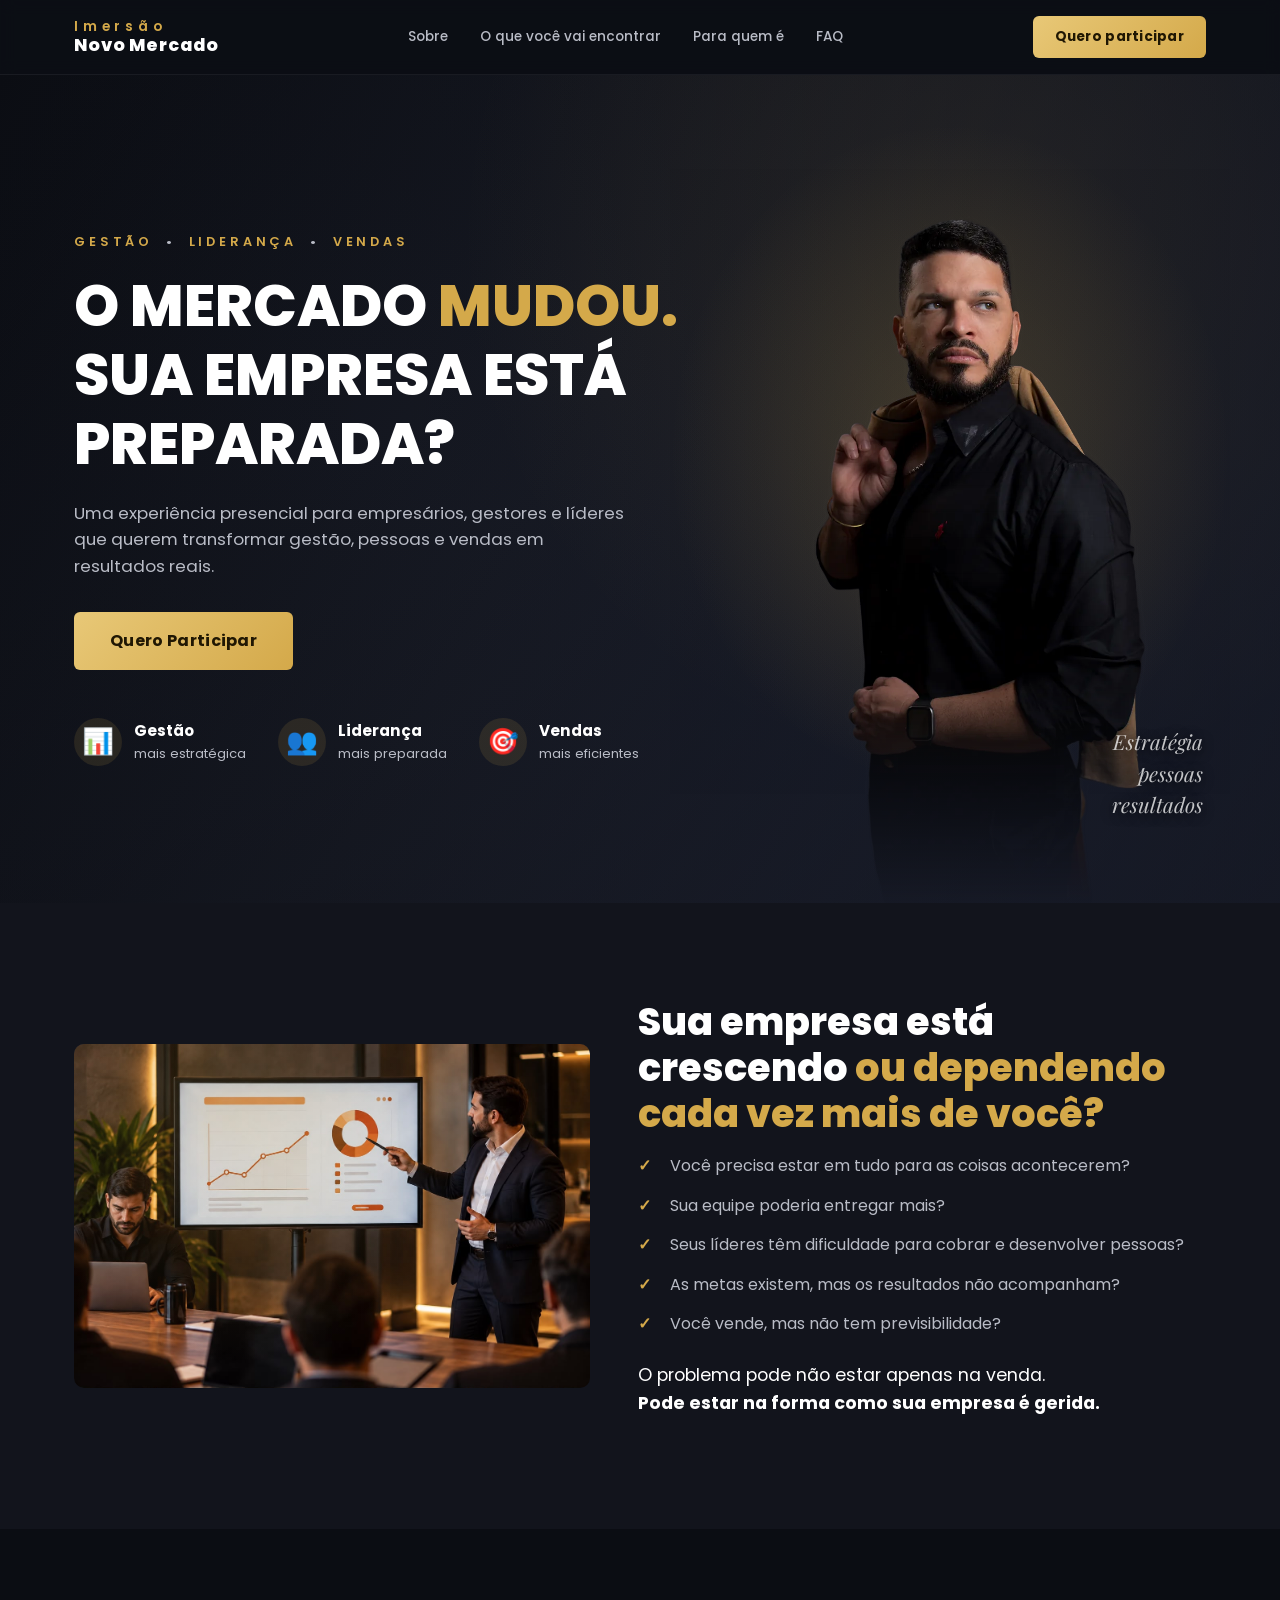
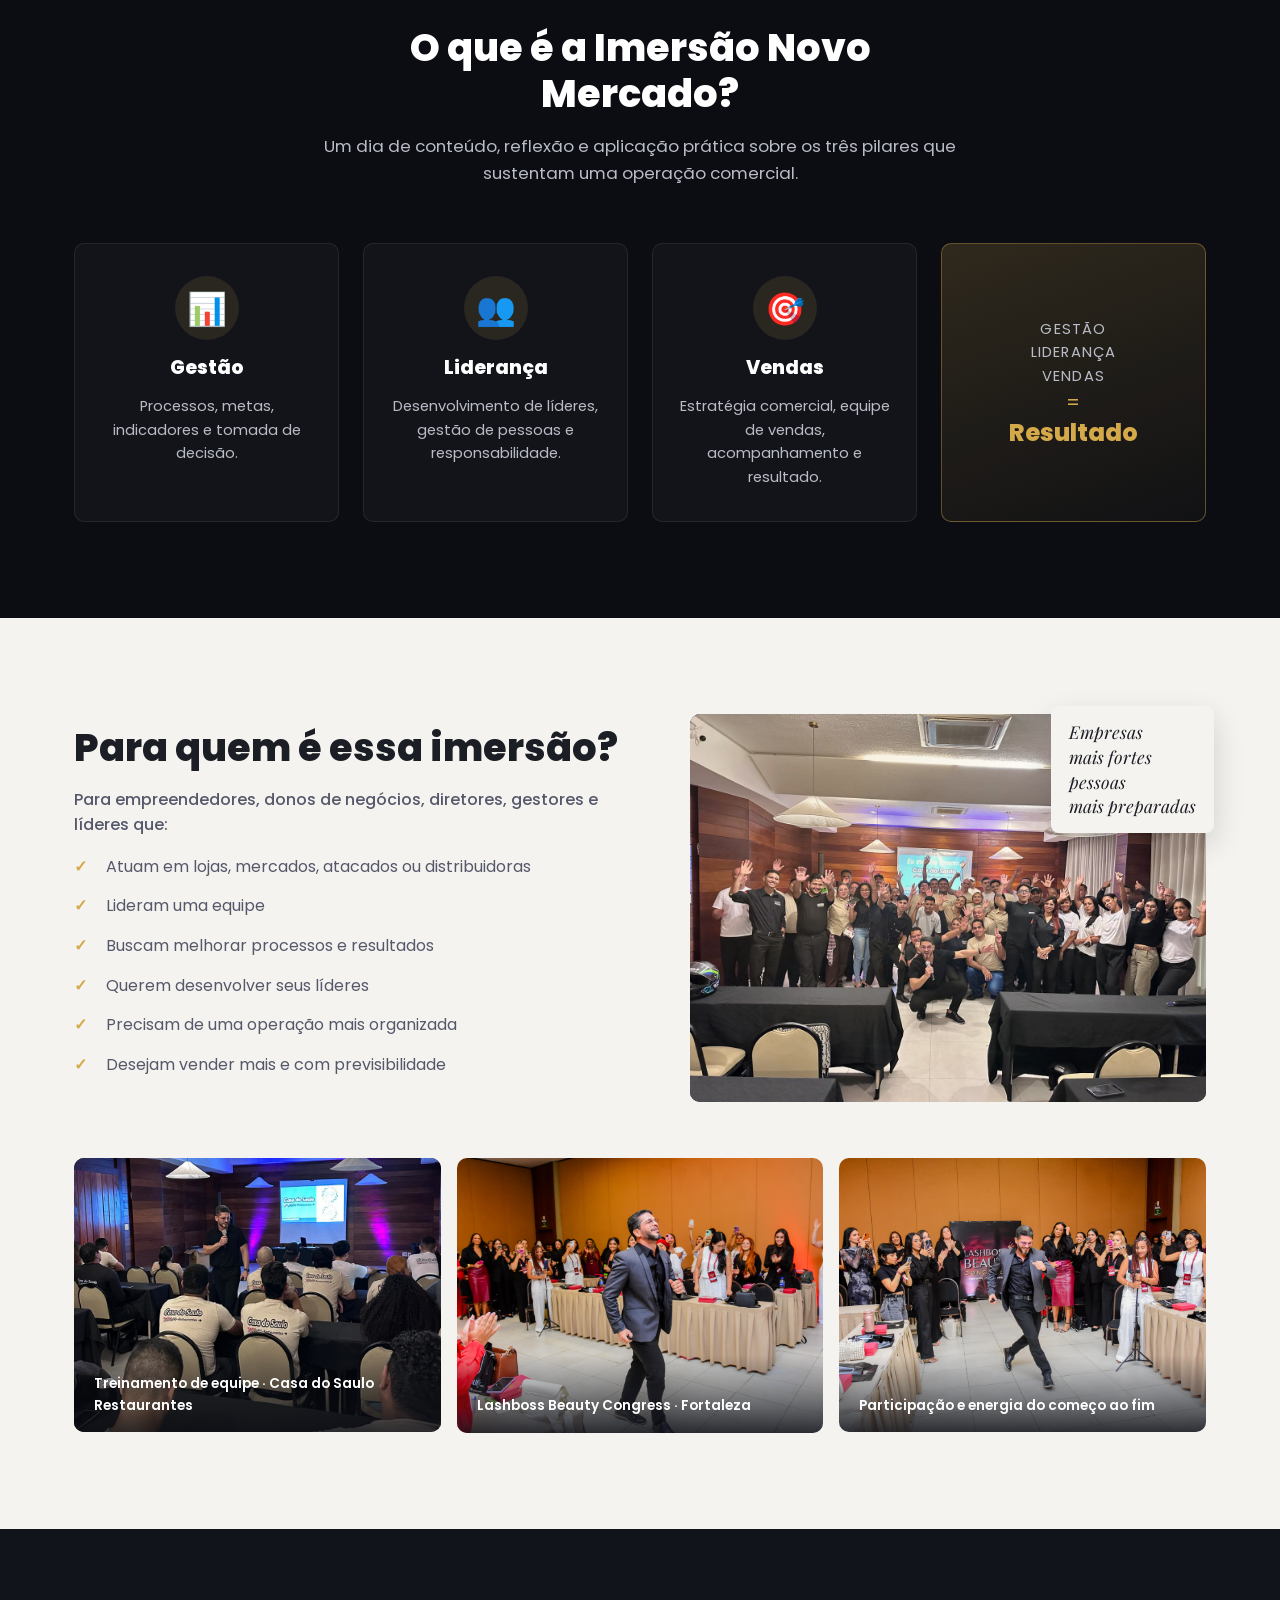
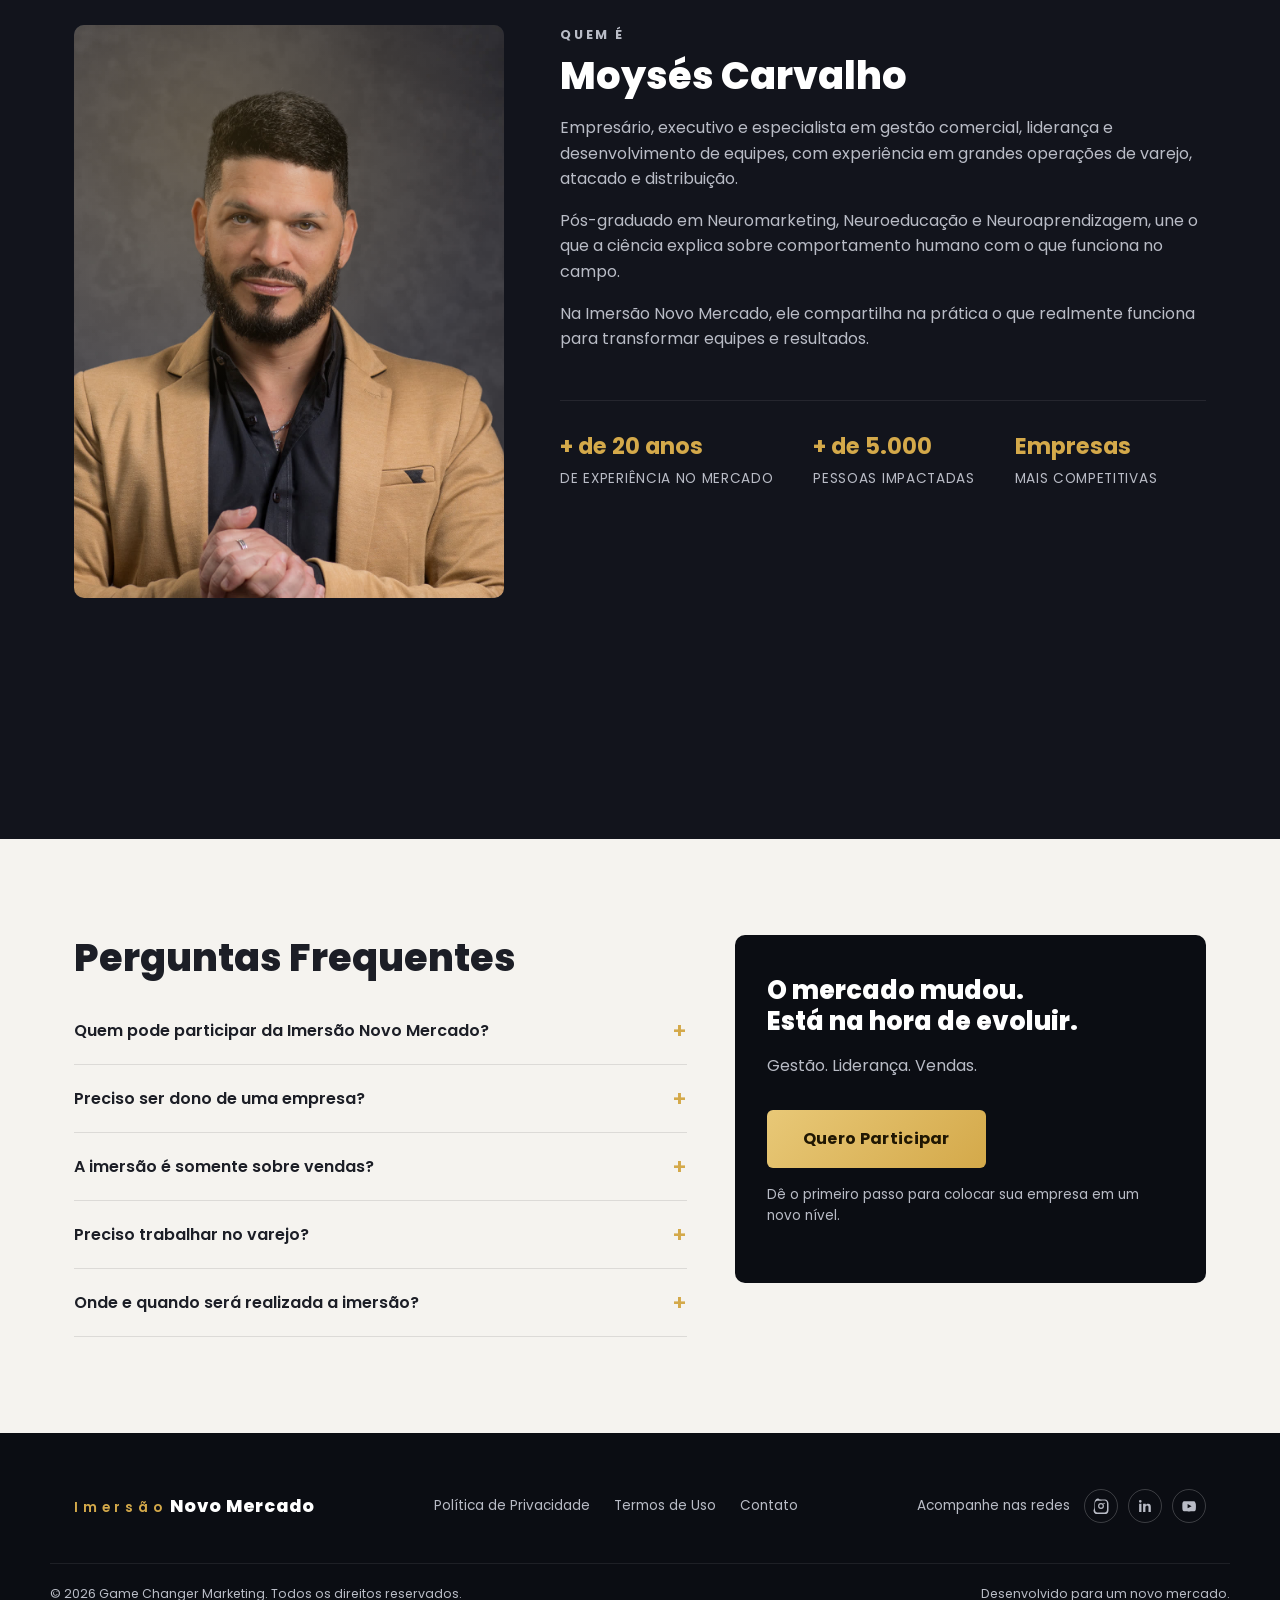
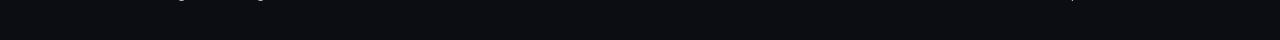
==== commit 2bdccb7c: "Atualiza texto e corrige layout da seção Quem é Moysés Carvalho Co-Authored-By: Claude Opus 5.5 <nor" ====
--- a/index.html
+++ b/index.html
@@ -222,6 +222,7 @@
       <p class="eyebrow">Quem é</p>
       <h2>Moysés Carvalho</h2>
       <p>Empresário, executivo e especialista em gestão comercial, liderança e desenvolvimento de equipes, com experiência em grandes operações de varejo, atacado e distribuição.</p>
+      <p>Pós-graduado em Neuromarketing, Neuroeducação e Neuroaprendizagem, une o que a ciência explica sobre comportamento humano com o que funciona no campo.</p>
       <p>Na Imersão Novo Mercado, ele compartilha na prática o que realmente funciona para transformar equipes e resultados.</p>
     </div>
     <div class="speaker-stats">
--- a/css/style.css
+++ b/css/style.css
@@ -574,7 +574,14 @@
 }
 
 @media (min-width: 900px) {
-  .speaker { grid-template-columns: 0.8fr 1.2fr; }
+  .speaker {
+    grid-template-columns: 0.8fr 1.2fr;
+    grid-template-rows: 1fr 1fr;
+    column-gap: 56px;
+    row-gap: 32px;
+  }
+  .speaker-media { grid-row: 1 / 3; }
+  .speaker-content { align-self: end; }
 }
 
 .speaker-media .media-placeholder { aspect-ratio: 3 / 4; }
@@ -601,6 +608,21 @@
 
 @media (max-width: 899px) {
   .speaker-stats { border-left: none; padding-left: 0; border-top: 1px solid rgba(255,255,255,0.08); padding-top: 24px; }
+}
+
+/* Desktop: números em linha, logo abaixo do texto, ao lado da foto */
+@media (min-width: 900px) {
+  .speaker-stats {
+    align-self: start;
+    flex-direction: row;
+    flex-wrap: wrap;
+    justify-content: flex-start;
+    gap: 40px;
+    border-left: none;
+    padding-left: 0;
+    border-top: 1px solid rgba(255,255,255,0.08);
+    padding-top: 28px;
+  }
 }
 
 .stat-item strong {
@@ -717,7 +739,11 @@
   align-self: start;
 }
 
-.faq-cta h3 { font-size: 1.6rem; }
+/* Card escuro dentro de seção clara: o título não herda a cor escura de .section-light h3 */
+.section-light .faq-cta h3 {
+  font-size: 1.6rem;
+  color: var(--color-white);
+}
 .faq-cta p { color: var(--color-text-muted); }
 .faq-cta .btn { margin: 16px 0; }
 .faq-cta-small { font-size: 0.85rem; }
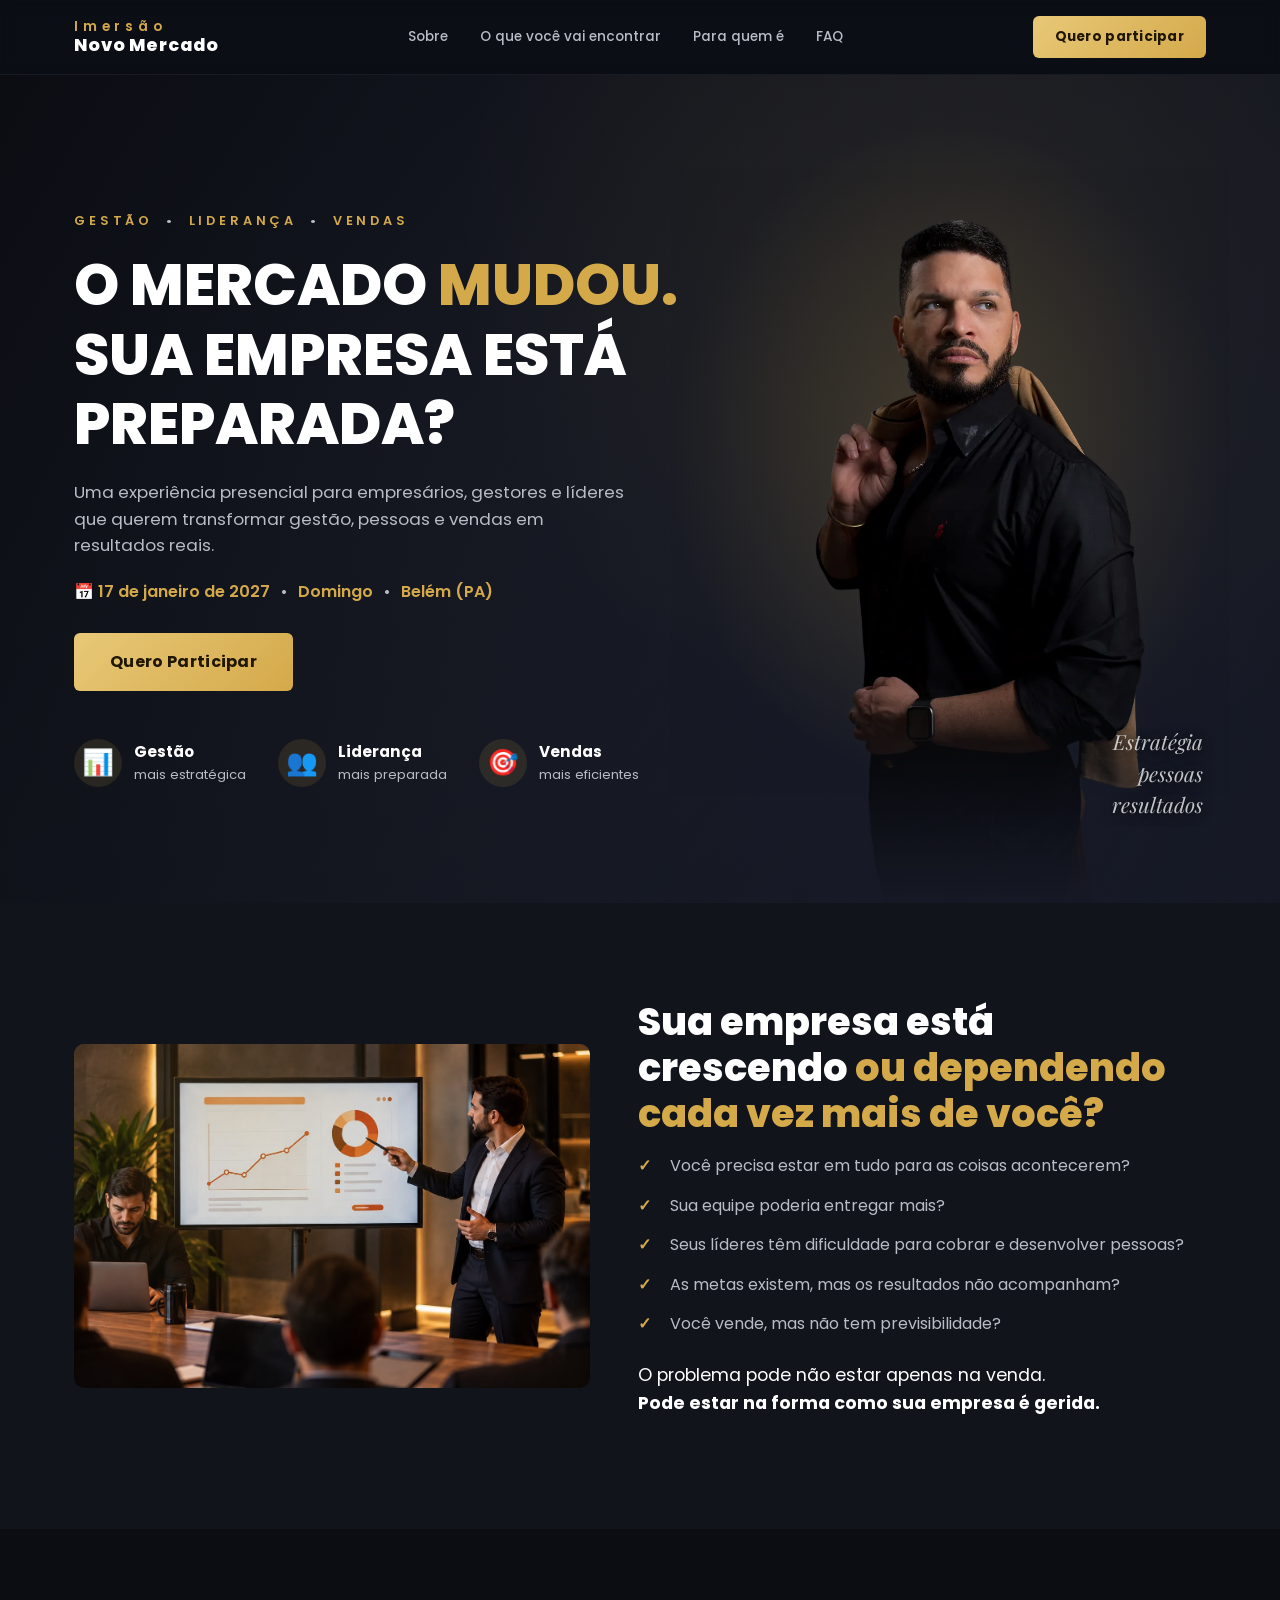
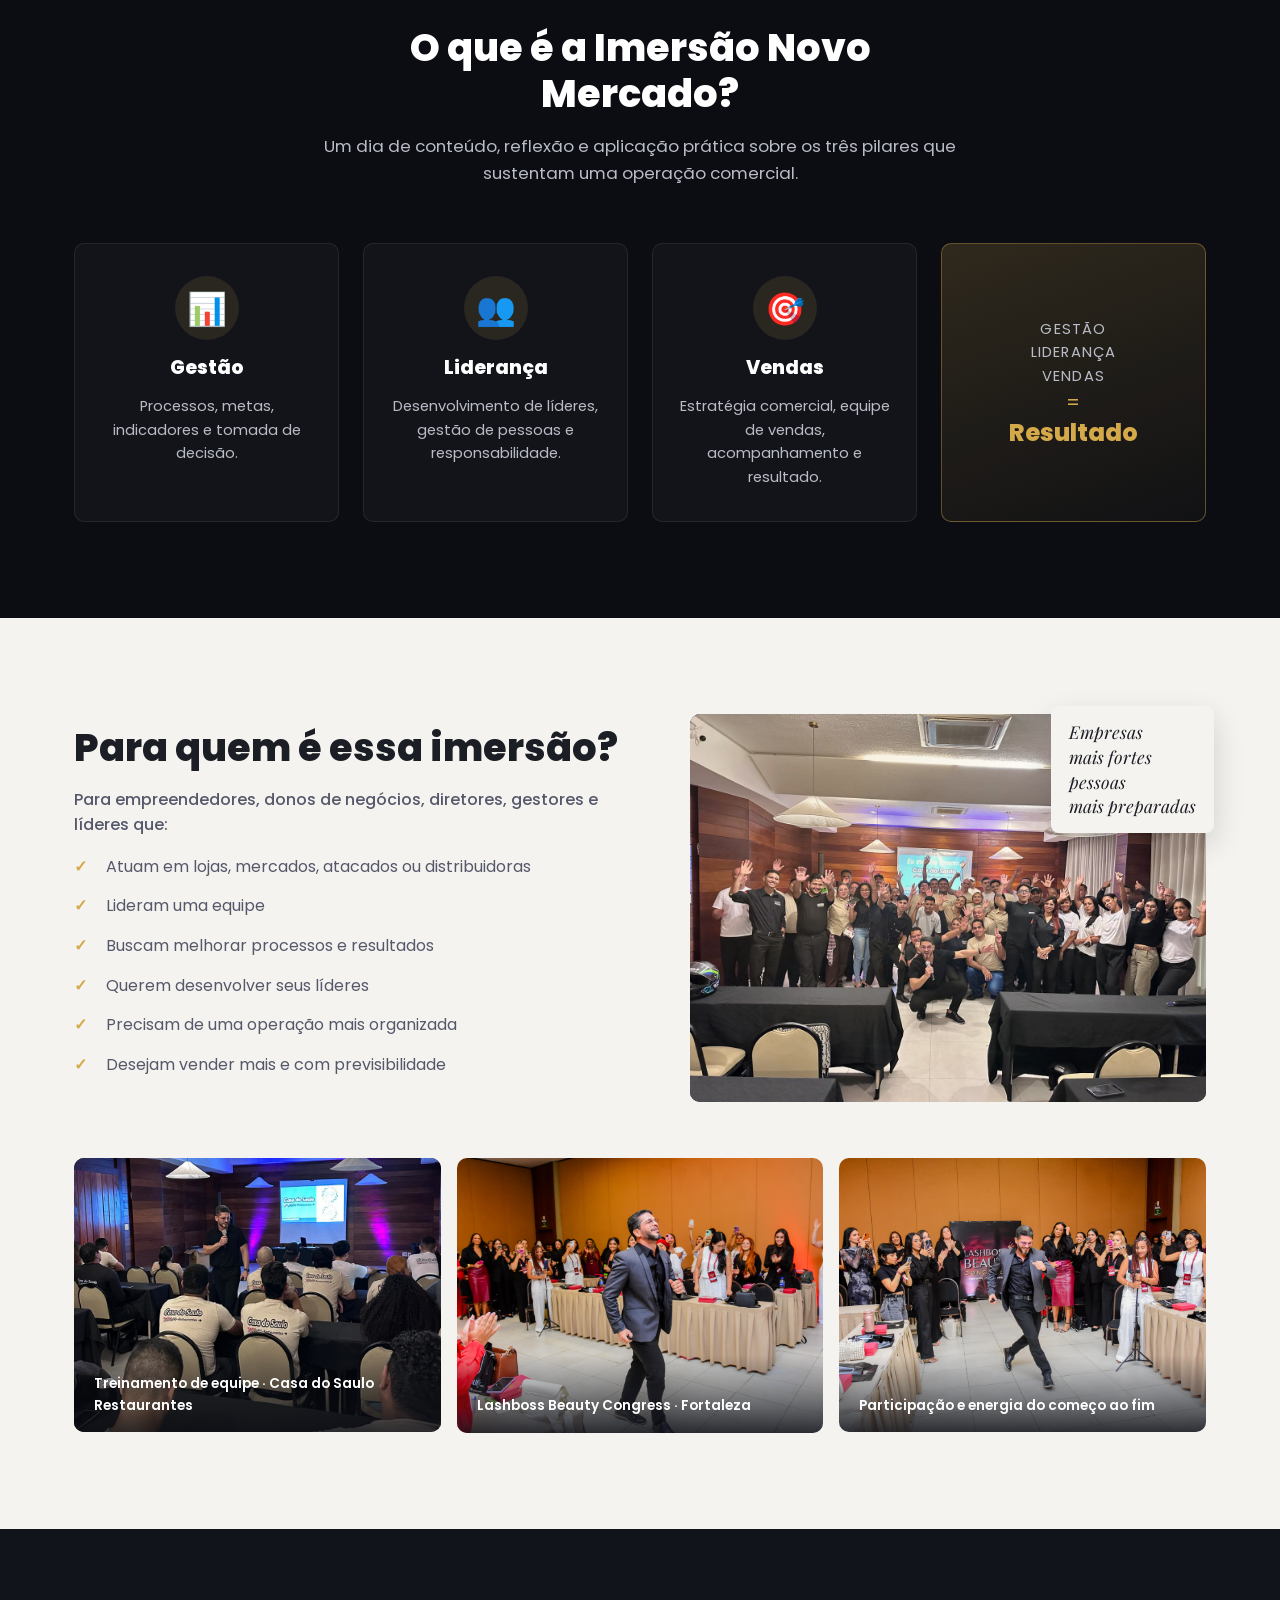
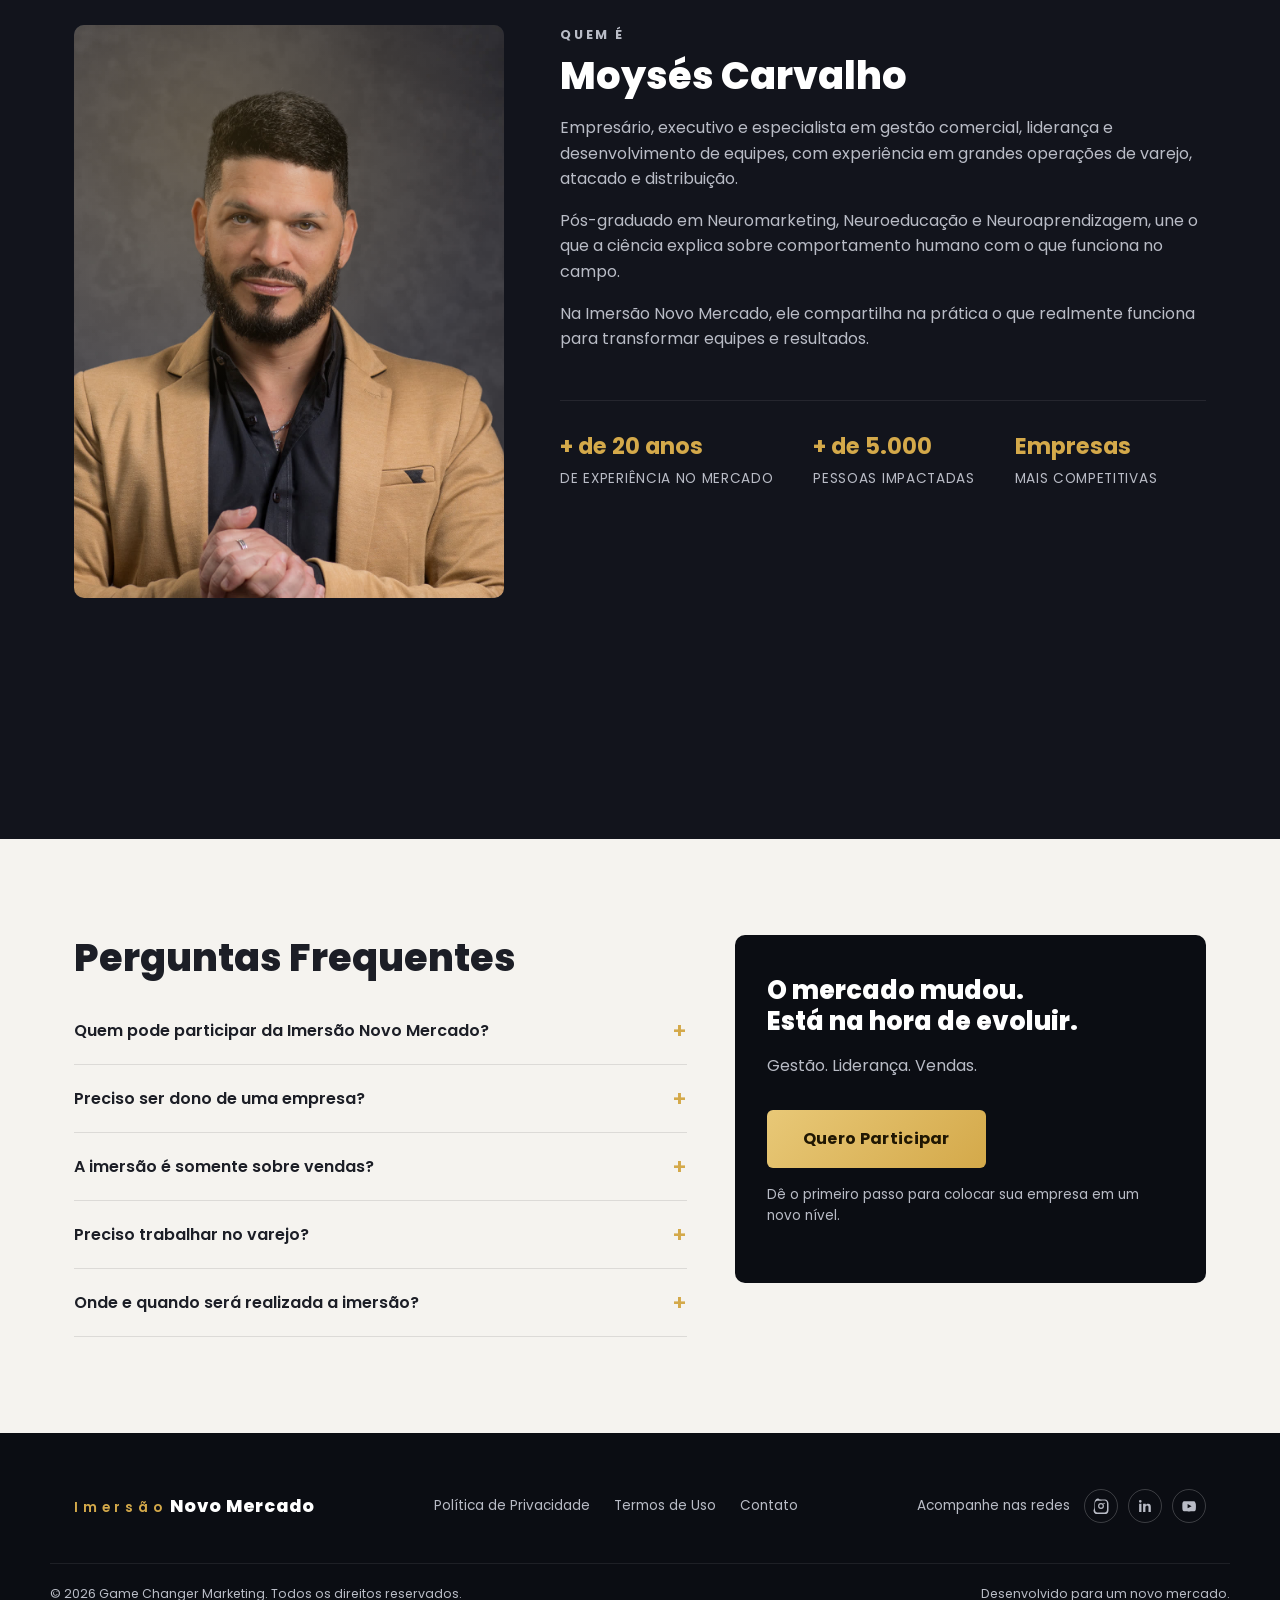
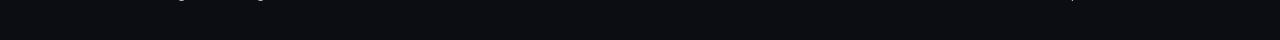
==== commit c864bd3b: "Adiciona data e local do evento e página do Diagnóstico do Custo Invisível - Exibe 17/01/2027 (domin" ====
--- a/index.html
+++ b/index.html
@@ -84,6 +84,7 @@
     <p class="hero-tags">Gestão <span class="dot">•</span> Liderança <span class="dot">•</span> Vendas</p>
     <h1 class="hero-title">O MERCADO <span class="highlight">MUDOU.</span><br>SUA EMPRESA ESTÁ PREPARADA?</h1>
     <p class="hero-subtitle">Uma experiência presencial para empresários, gestores e líderes que querem transformar gestão, pessoas e vendas em resultados reais.</p>
+    <p class="hero-date"><span aria-hidden="true">📅</span> 17 de janeiro de 2027 <span class="dot">•</span> Domingo <span class="dot">•</span> Belém (PA)</p>
 
     <a href="https://wa.me/5511982273141?text=Ol%C3%A1%2C%20quero%20participar%20da%20imers%C3%A3o%20novo%20mercado" class="btn btn-primary btn-lg" target="_blank" rel="noopener" data-tally-width="900" data-tally-layout="modal" data-tally-open="BzNNd7" data-tally-emoji-text="👋" data-tally-emoji-animation="wave" data-tally-form-events-forwarding="1" data-tally-hidden-origem="hero">Quero Participar</a>
 
@@ -266,7 +267,7 @@
       </div>
       <div class="faq-item">
         <button class="faq-question">Onde e quando será realizada a imersão? <span>+</span></button>
-        <div class="faq-answer"><p>Local e data serão informados após o seu cadastro, de acordo com a edição disponível para a sua região.</p></div>
+        <div class="faq-answer"><p>A imersão acontece no dia 17 de janeiro de 2027 (domingo), em Belém (PA). O endereço completo será informado após o seu cadastro.</p></div>
       </div>
     </div>
 
--- a/css/style.css
+++ b/css/style.css
@@ -277,6 +277,15 @@
   margin-bottom: 32px;
 }
 
+.hero-date {
+  margin-top: -12px;
+  margin-bottom: 28px;
+  font-weight: 600;
+  color: var(--color-gold);
+}
+
+.hero-date .dot { color: var(--color-text-muted); margin: 0 6px; }
+
 .hero-stats {
   display: flex;
   flex-wrap: wrap;
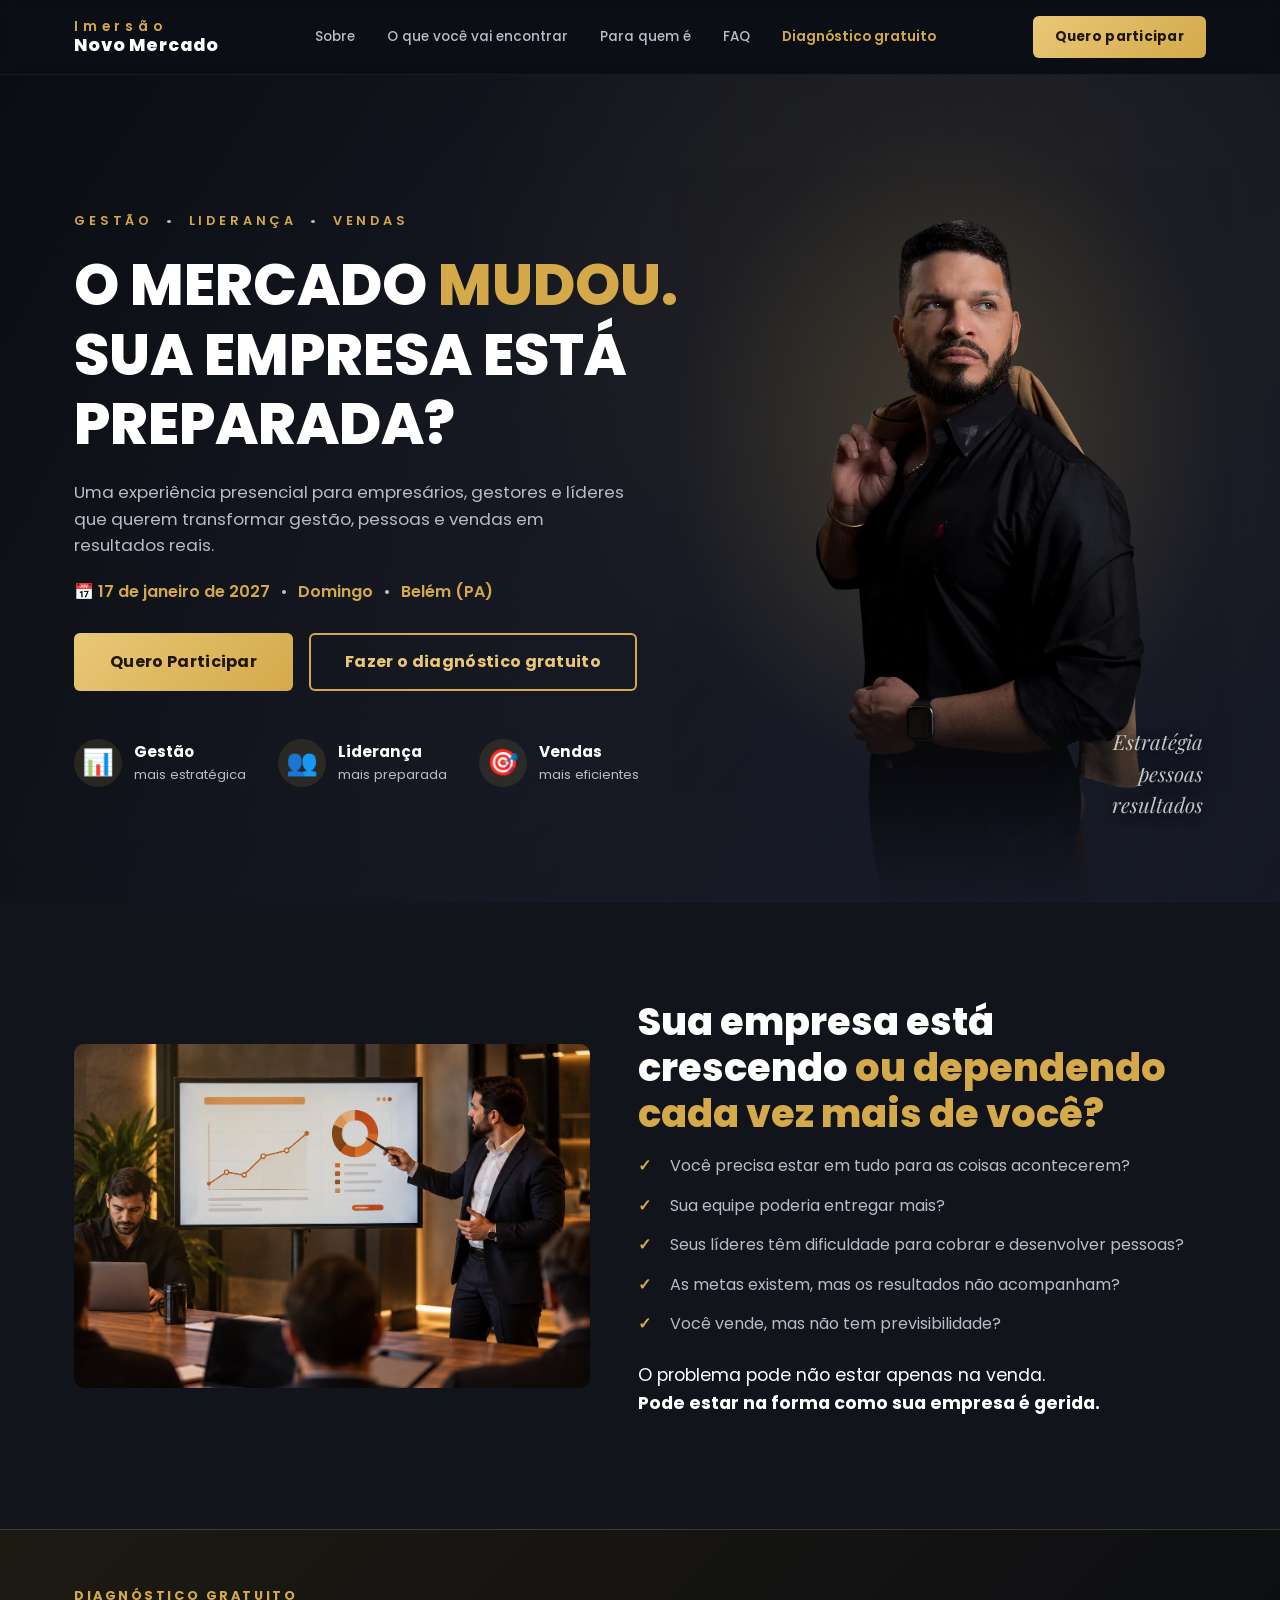
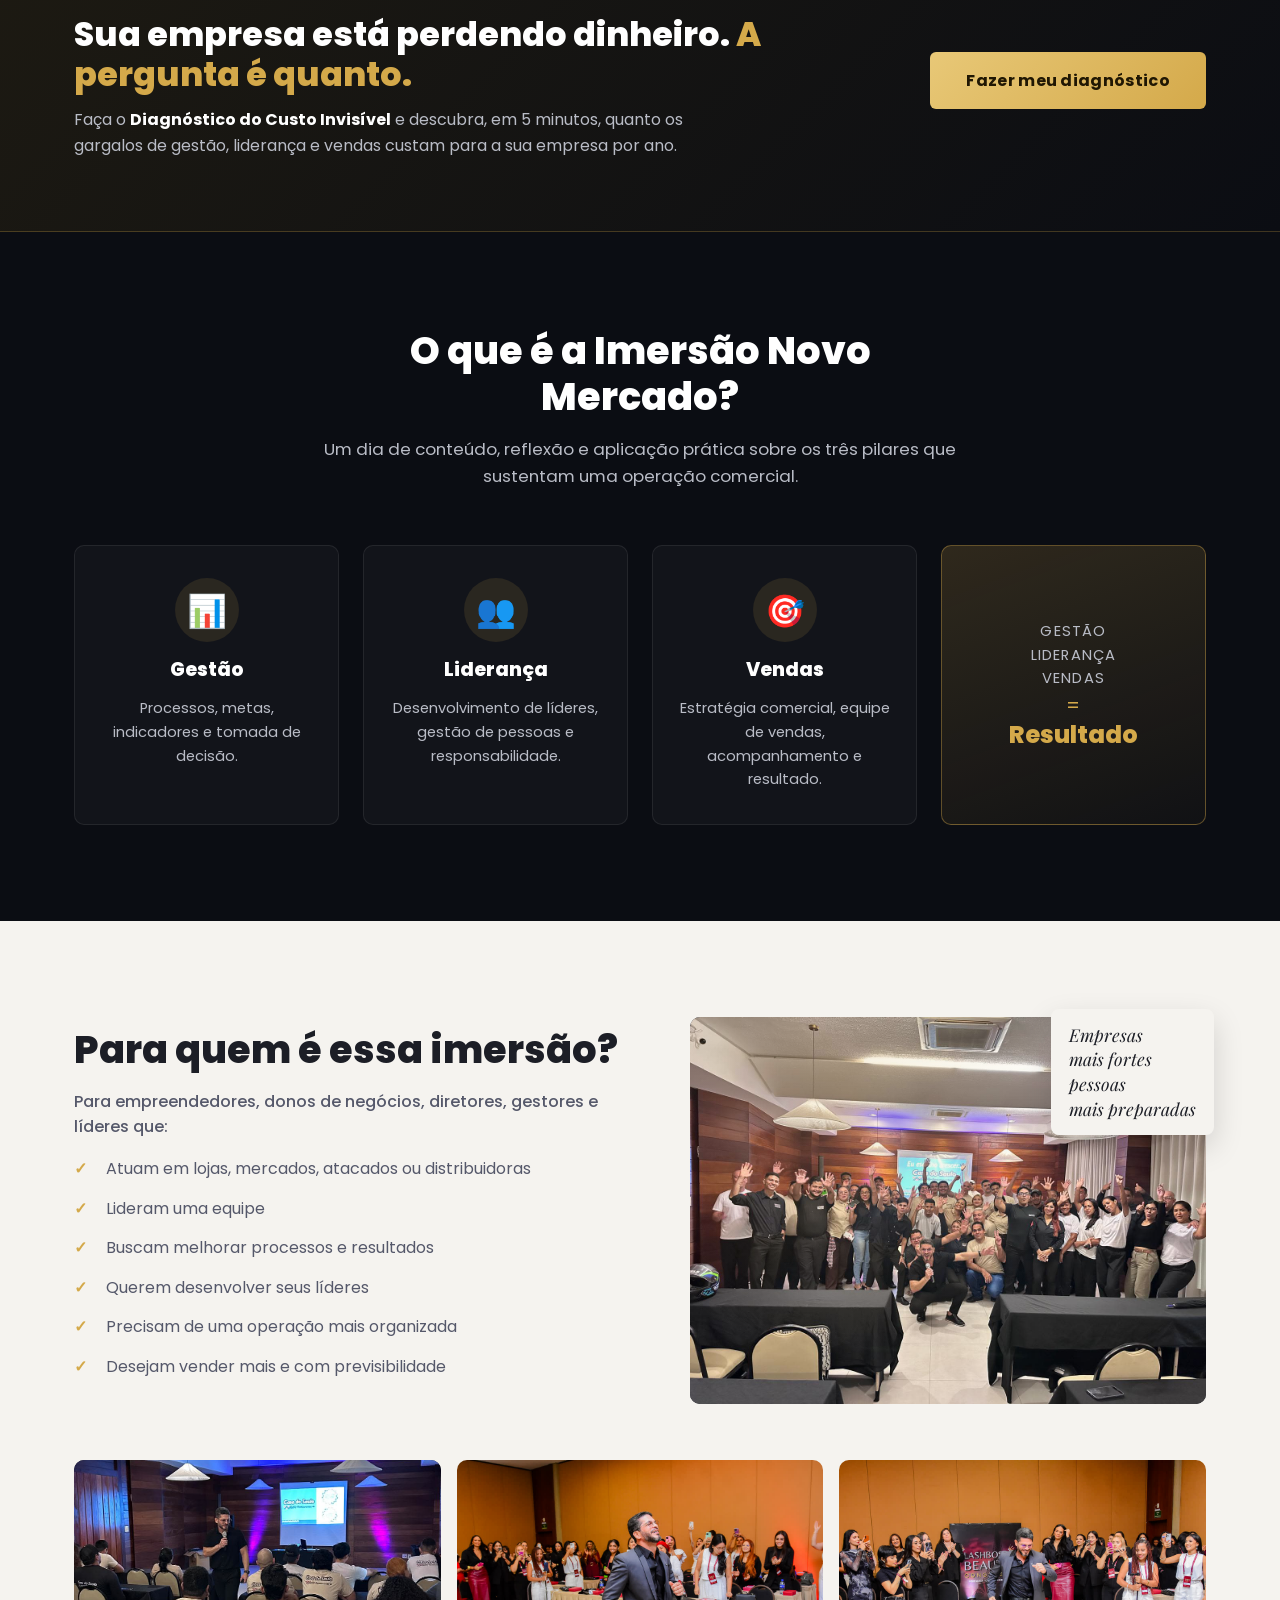
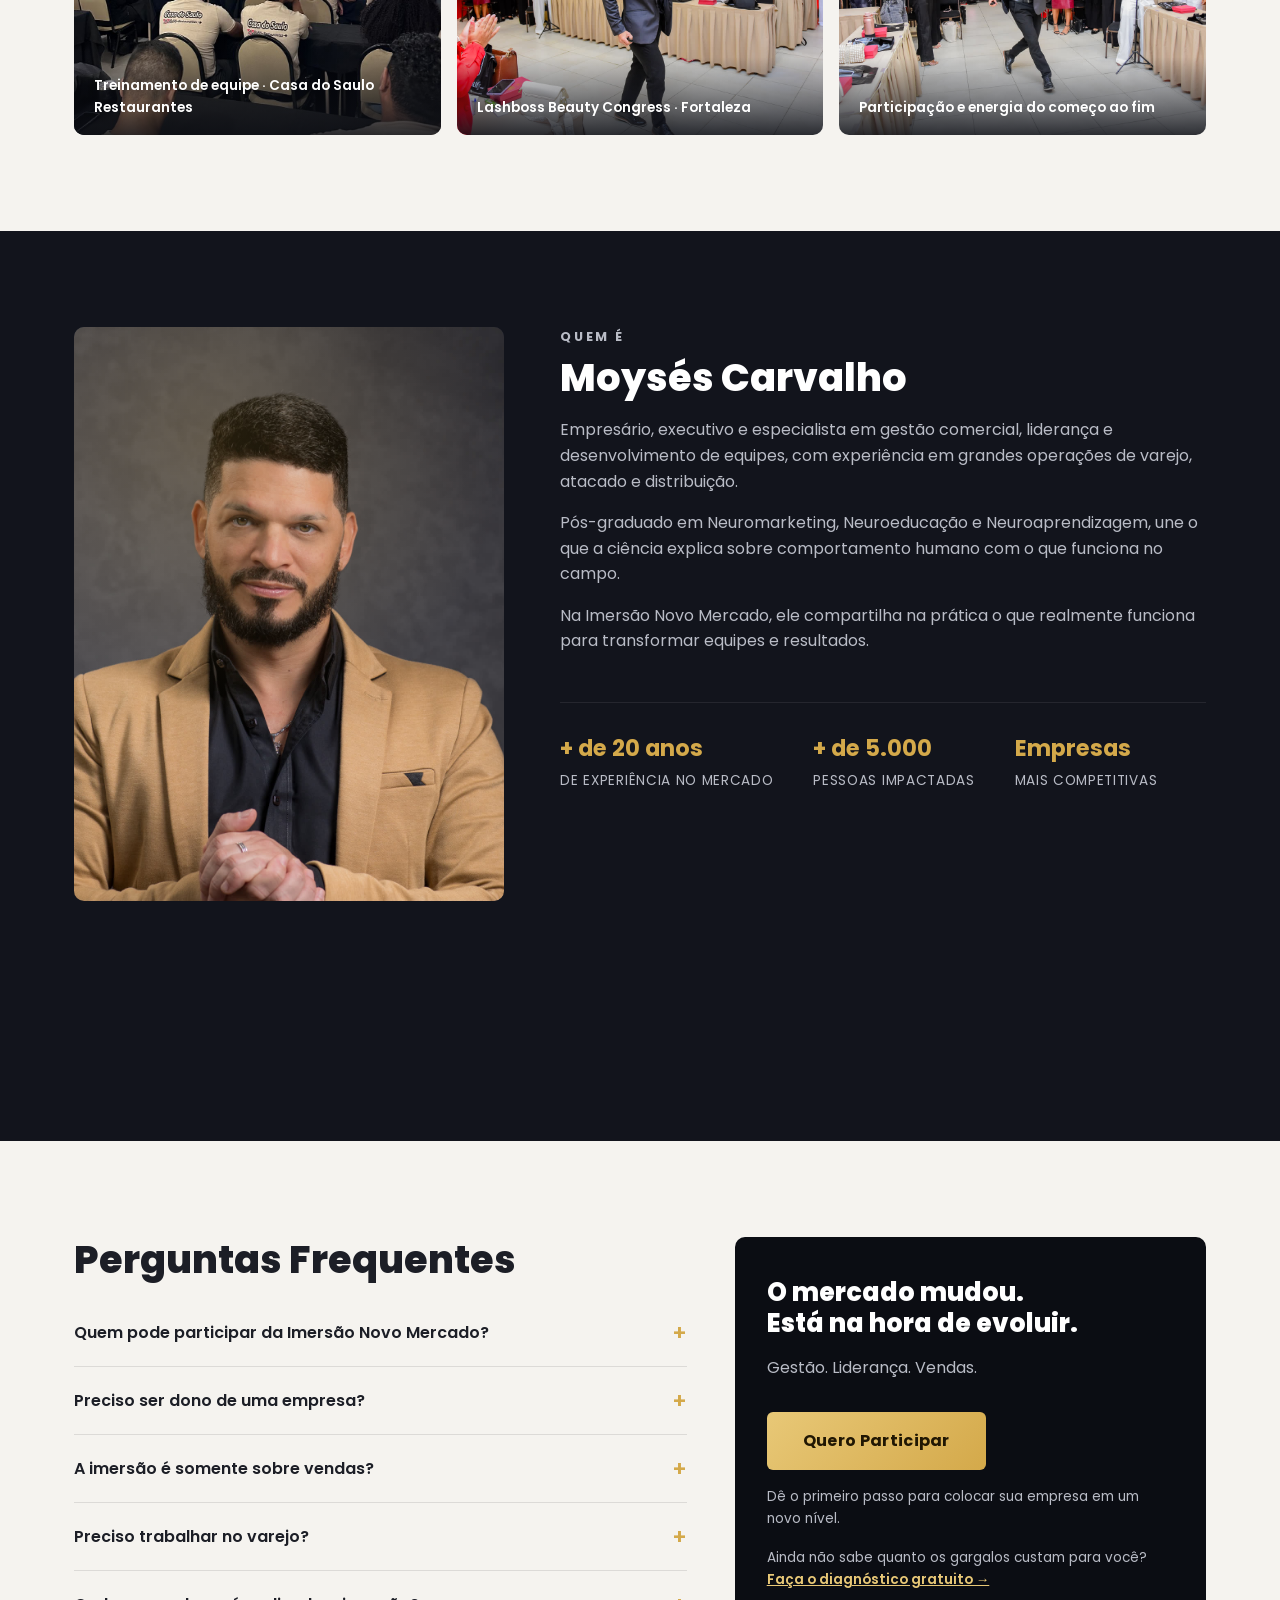
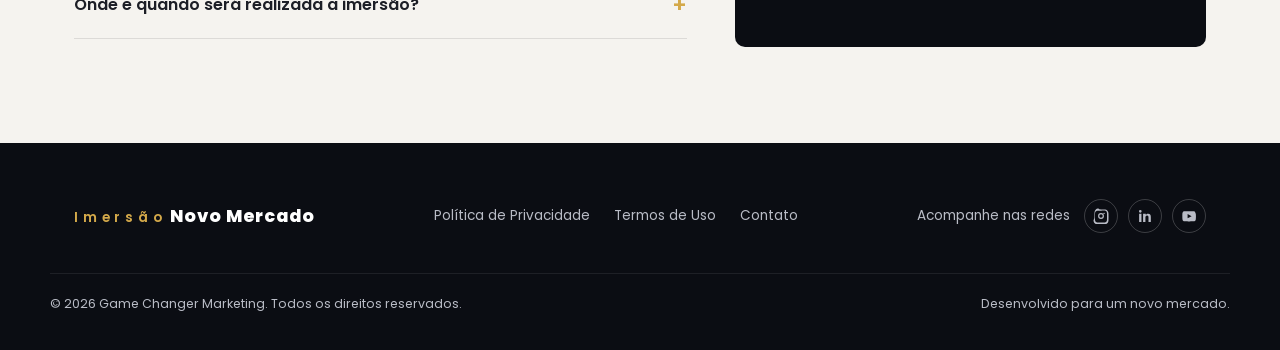
==== commit d7a545c3: "Adiciona chamadas para o Diagnóstico do Custo Invisível na landing page - Link no menu, botão secund" ====
--- a/index.html
+++ b/index.html
@@ -25,8 +25,7 @@
 
 <!-- ==========================================================
      META PIXEL (Facebook/Instagram Ads)
-     Troque SEU_PIXEL_ID pelo ID do seu Pixel
-     (Gerenciador de Eventos > Pixels)
+     ID do Pixel: 1451553376536038
      ========================================================== -->
 <script>
 !function(f,b,e,v,n,t,s)
@@ -37,7 +36,7 @@
 t.src=v;s=b.getElementsByTagName(e)[0];
 s.parentNode.insertBefore(t,s)}(window, document,'script',
 'https://connect.facebook.net/en_US/fbevents.js');
-fbq('init', 'SEU_PIXEL_ID');
+fbq('init', '1451553376536038');
 fbq('track', 'PageView');
 </script>
 
@@ -45,7 +44,7 @@
 
 
 <noscript><img height="1" width="1" style="display:none"
-src="https://www.facebook.com/tr?id=SEU_PIXEL_ID&ev=PageView&noscript=1"
+src="https://www.facebook.com/tr?id=1451553376536038&ev=PageView&noscript=1"
 /></noscript>
 </head>
 <body>
@@ -63,6 +62,7 @@
       <a href="#conteudo">O que você vai encontrar</a>
       <a href="#para-quem">Para quem é</a>
       <a href="#faq">FAQ</a>
+      <a href="/diagnostico/" class="nav-diagnostico" data-diagnostico-origem="menu">Diagnóstico gratuito</a>
     </nav>
 
     <a href="https://wa.me/5511982273141?text=Ol%C3%A1%2C%20quero%20participar%20da%20imers%C3%A3o%20novo%20mercado" class="btn btn-primary btn-nav" target="_blank" rel="noopener" data-tally-width="900" data-tally-layout="modal" data-tally-open="BzNNd7" data-tally-emoji-text="👋" data-tally-emoji-animation="wave" data-tally-form-events-forwarding="1" data-tally-hidden-origem="menu">Quero participar</a>
@@ -87,6 +87,7 @@
     <p class="hero-date"><span aria-hidden="true">📅</span> 17 de janeiro de 2027 <span class="dot">•</span> Domingo <span class="dot">•</span> Belém (PA)</p>
 
     <a href="https://wa.me/5511982273141?text=Ol%C3%A1%2C%20quero%20participar%20da%20imers%C3%A3o%20novo%20mercado" class="btn btn-primary btn-lg" target="_blank" rel="noopener" data-tally-width="900" data-tally-layout="modal" data-tally-open="BzNNd7" data-tally-emoji-text="👋" data-tally-emoji-animation="wave" data-tally-form-events-forwarding="1" data-tally-hidden-origem="hero">Quero Participar</a>
+    <a href="/diagnostico/" class="btn btn-outline btn-lg hero-btn-diagnostico" data-diagnostico-origem="hero">Fazer o diagnóstico gratuito</a>
 
     <div class="hero-stats">
       <div class="hero-stat">
@@ -135,6 +136,18 @@
       </ul>
       <p class="lead">O problema pode não estar apenas na venda.<br><strong>Pode estar na forma como sua empresa é gerida.</strong></p>
     </div>
+  </div>
+</section>
+
+<!-- CTA DIAGNÓSTICO DO CUSTO INVISÍVEL -->
+<section class="section-diagnostico" id="diagnostico">
+  <div class="container diagnostico-banner">
+    <div class="diagnostico-text">
+      <p class="eyebrow">Diagnóstico gratuito</p>
+      <h2>Sua empresa está perdendo dinheiro. <span class="highlight">A pergunta é quanto.</span></h2>
+      <p>Faça o <strong>Diagnóstico do Custo Invisível</strong> e descubra, em 5 minutos, quanto os gargalos de gestão, liderança e vendas custam para a sua empresa por ano.</p>
+    </div>
+    <a href="/diagnostico/" class="btn btn-primary btn-lg" data-diagnostico-origem="banner">Fazer meu diagnóstico</a>
   </div>
 </section>
 
@@ -276,6 +289,7 @@
       <p>Gestão. Liderança. Vendas.</p>
       <a href="https://wa.me/5511982273141?text=Ol%C3%A1%2C%20quero%20participar%20da%20imers%C3%A3o%20novo%20mercado" class="btn btn-primary btn-lg" target="_blank" rel="noopener" data-tally-width="900" data-tally-layout="modal" data-tally-open="BzNNd7" data-tally-emoji-text="👋" data-tally-emoji-animation="wave" data-tally-form-events-forwarding="1" data-tally-hidden-origem="faq_final">Quero Participar</a>
       <p class="faq-cta-small">Dê o primeiro passo para colocar sua empresa em um novo nível.</p>
+      <p class="faq-cta-diagnostico">Ainda não sabe quanto os gargalos custam para você? <a href="/diagnostico/" data-diagnostico-origem="faq_final">Faça o diagnóstico gratuito →</a></p>
     </div>
   </div>
 </section>
--- a/css/style.css
+++ b/css/style.css
@@ -87,6 +87,49 @@
 
 .btn-nav { padding: 10px 22px; font-size: 0.85rem; }
 
+.btn-outline {
+  background: transparent;
+  color: var(--color-gold-light);
+  box-shadow: inset 0 0 0 2px var(--color-gold);
+}
+
+.btn-outline:hover {
+  background: rgba(212, 169, 74, 0.12);
+  transform: translateY(-2px);
+}
+
+.hero-btn-diagnostico { margin-left: 12px; }
+
+@media (max-width: 600px) {
+  .hero-btn-diagnostico { margin-left: 0; margin-top: 12px; }
+}
+
+.main-nav .nav-diagnostico { color: var(--color-gold); font-weight: 600; }
+
+/* CTA Diagnóstico do Custo Invisível */
+.section-diagnostico {
+  background: linear-gradient(135deg, #1d1a12, var(--color-bg-darker));
+  border-top: 1px solid rgba(212, 169, 74, 0.25);
+  border-bottom: 1px solid rgba(212, 169, 74, 0.25);
+  padding: 56px 0;
+}
+
+.diagnostico-banner {
+  display: flex;
+  flex-wrap: wrap;
+  align-items: center;
+  justify-content: space-between;
+  gap: 32px;
+}
+
+.diagnostico-text { flex: 1 1 520px; }
+.diagnostico-text h2 { font-size: clamp(1.5rem, 3vw, 2.1rem); margin-bottom: 12px; }
+.diagnostico-text p:last-child { color: var(--color-text-muted); max-width: 640px; }
+.diagnostico-text strong { color: var(--color-white); }
+
+.faq-cta-diagnostico { font-size: 0.85rem; margin-top: 18px; }
+.faq-cta-diagnostico a { color: var(--color-gold-light); font-weight: 600; text-decoration: underline; }
+
 /* ===== Header ===== */
 .site-header {
   position: sticky;
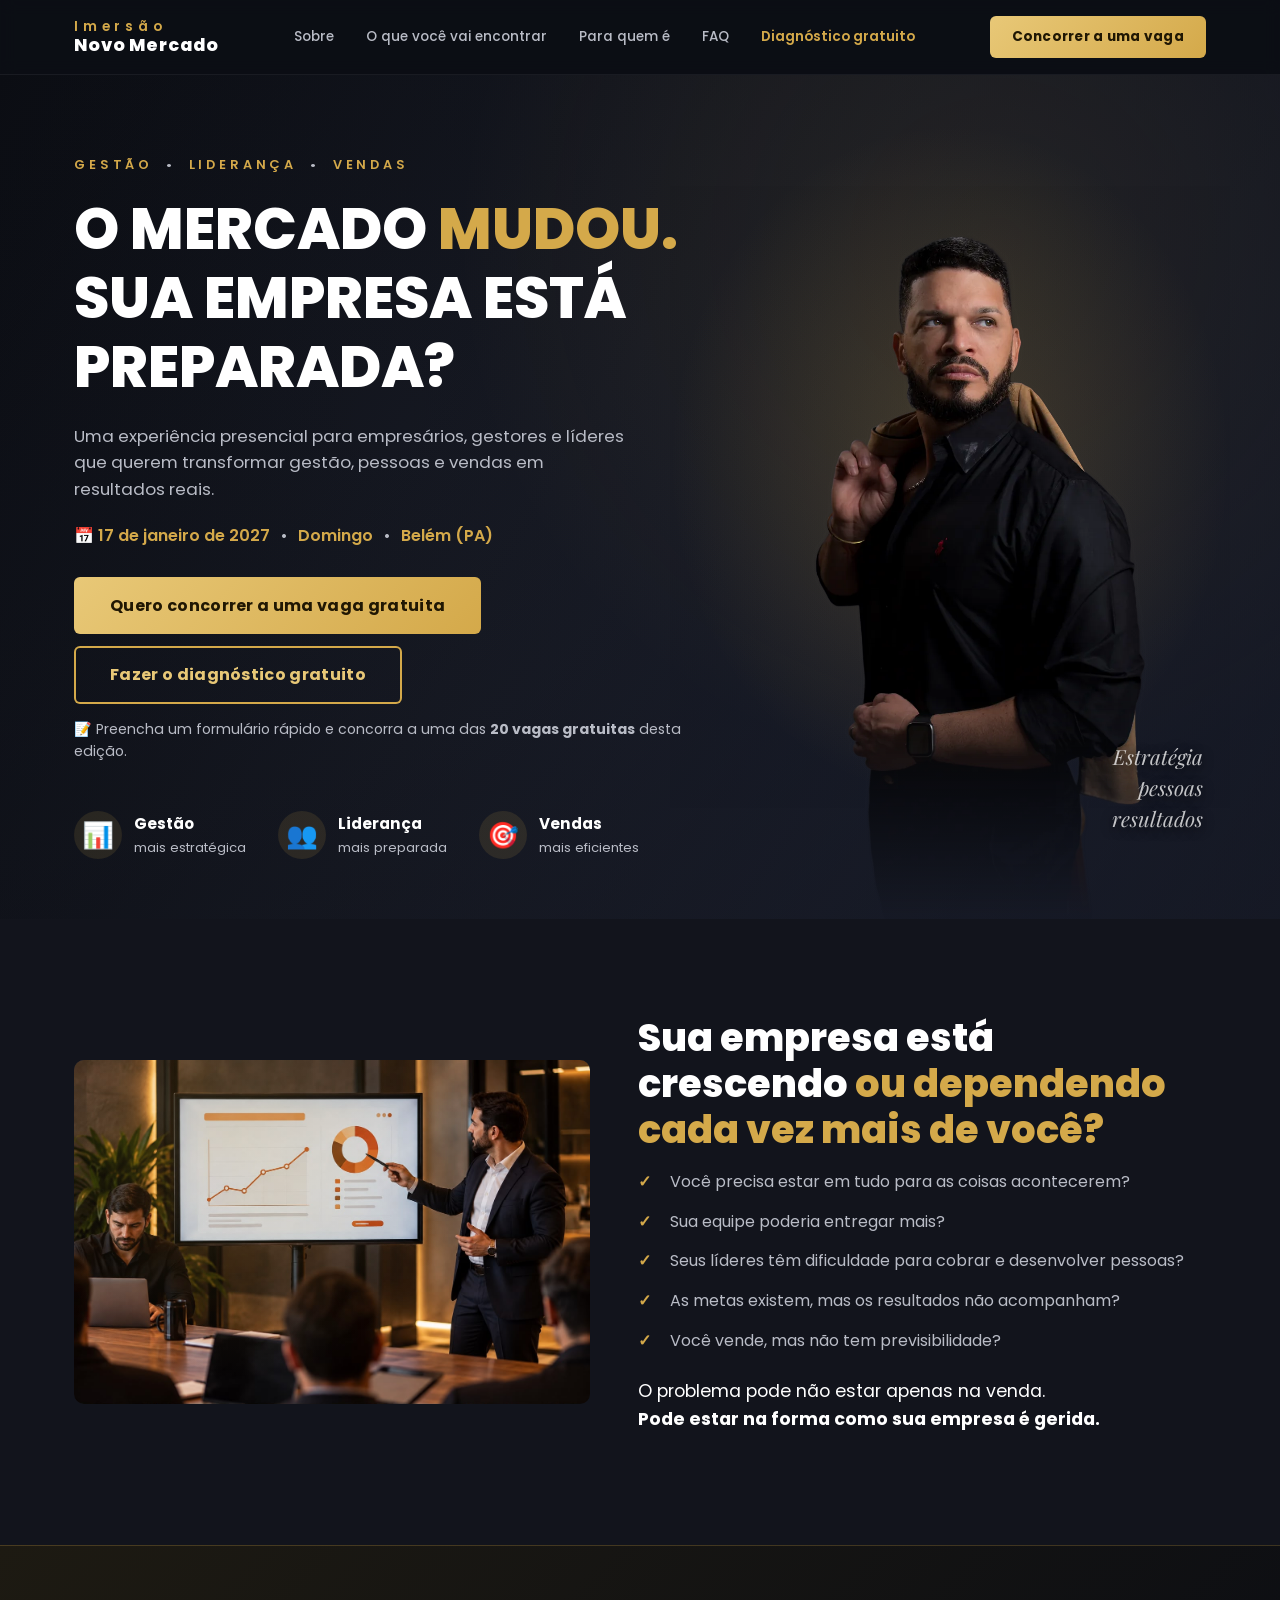
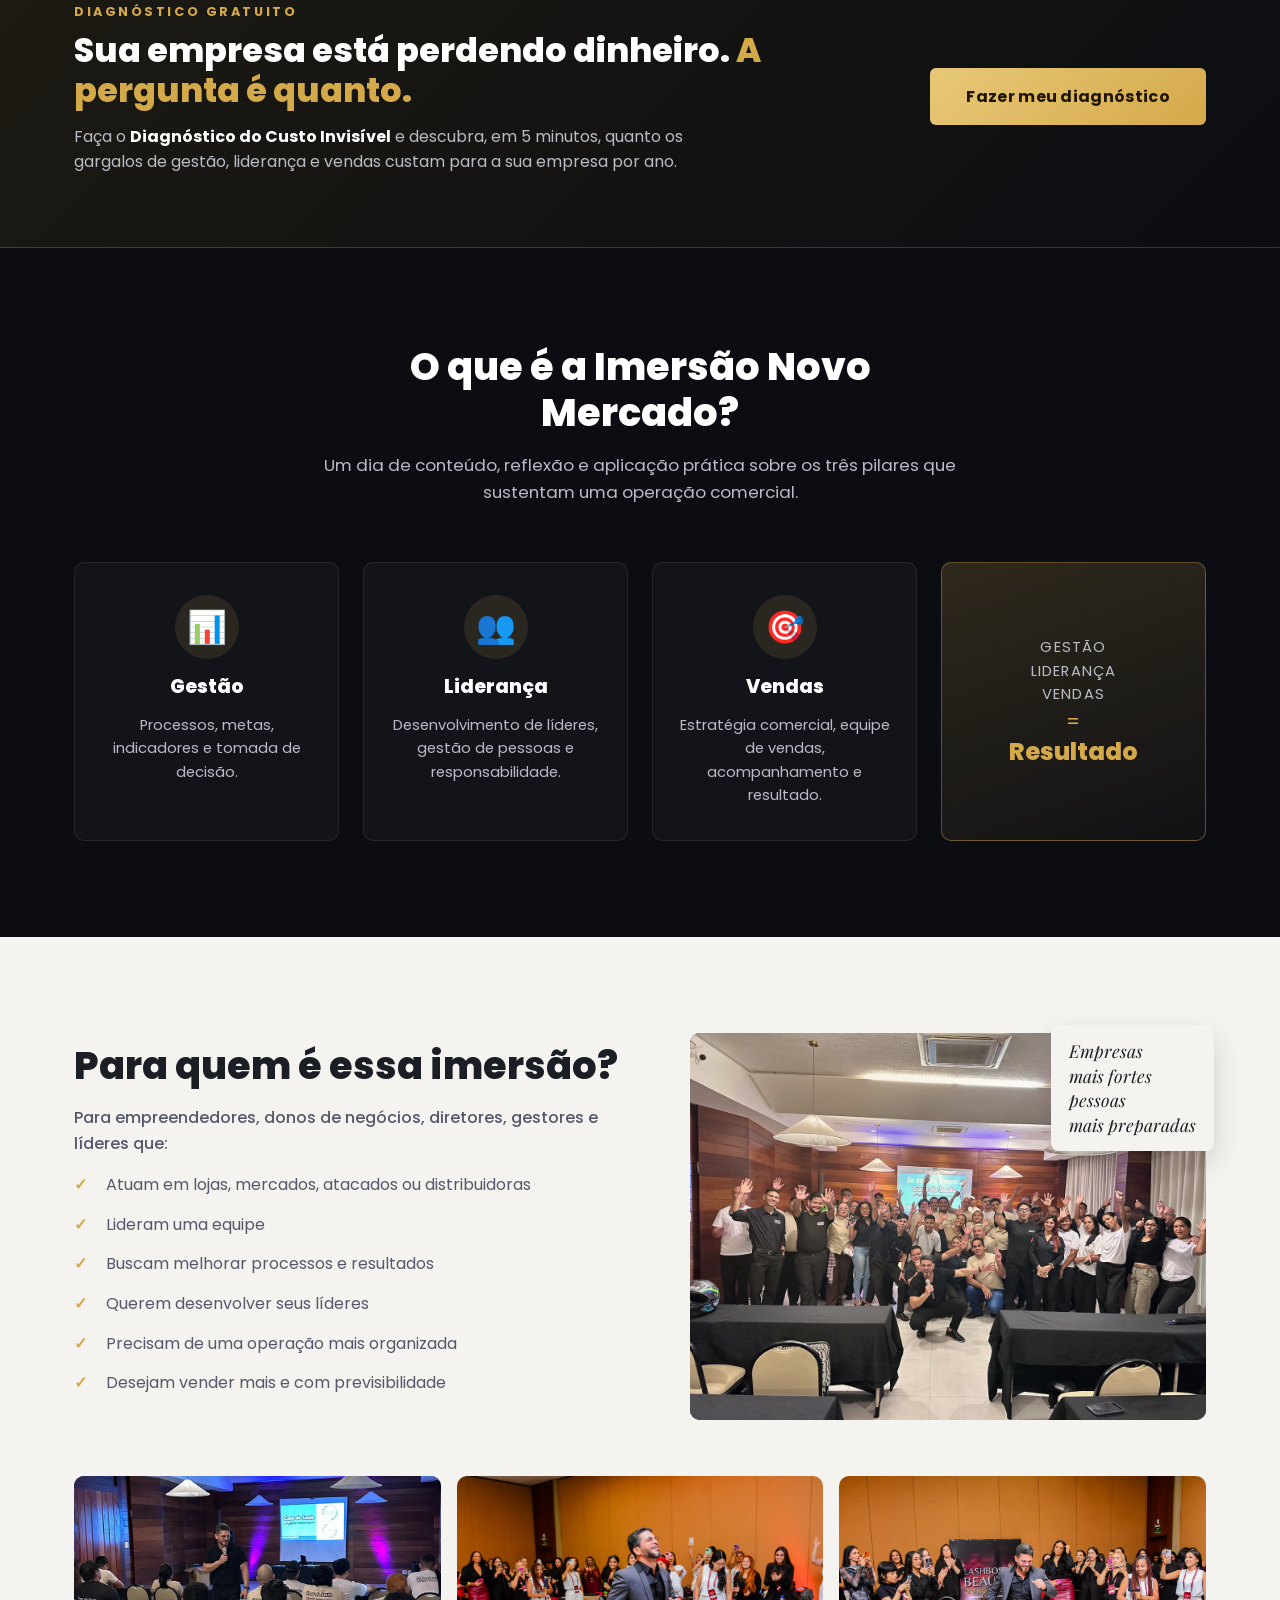
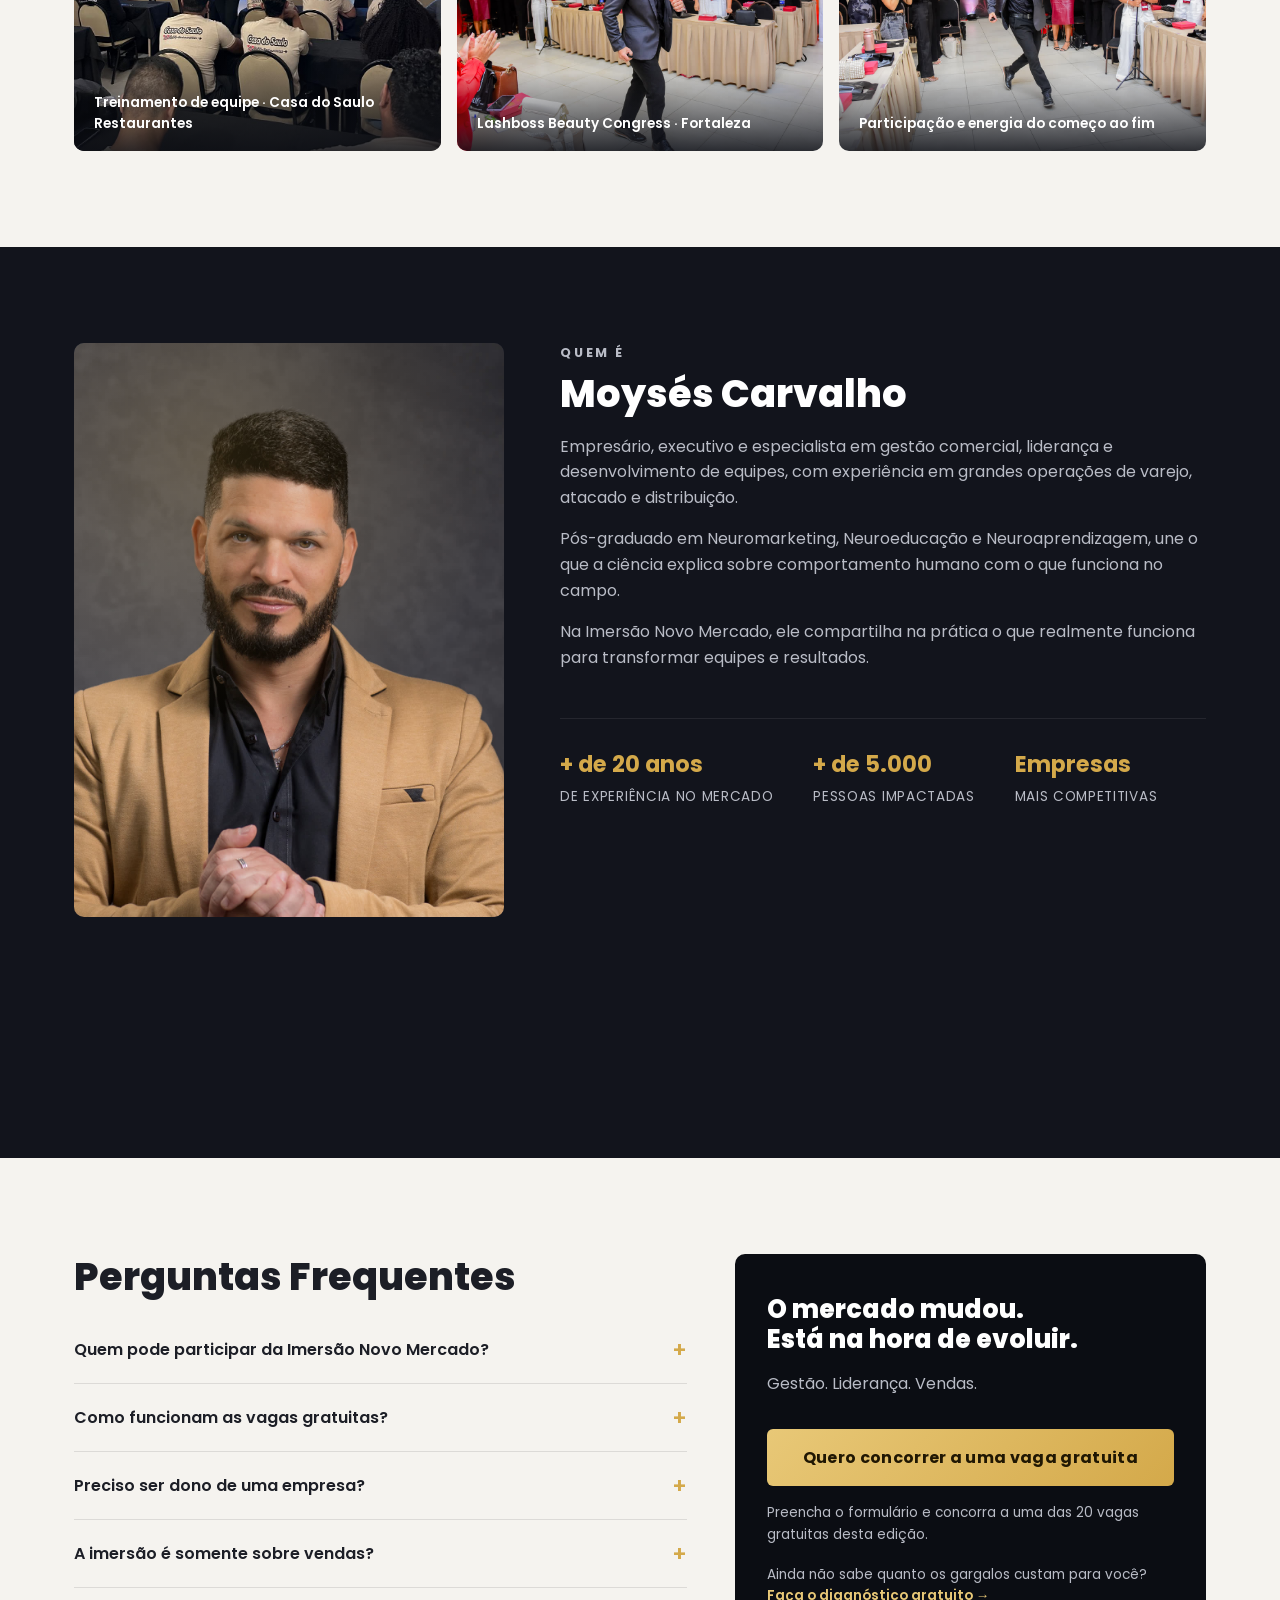
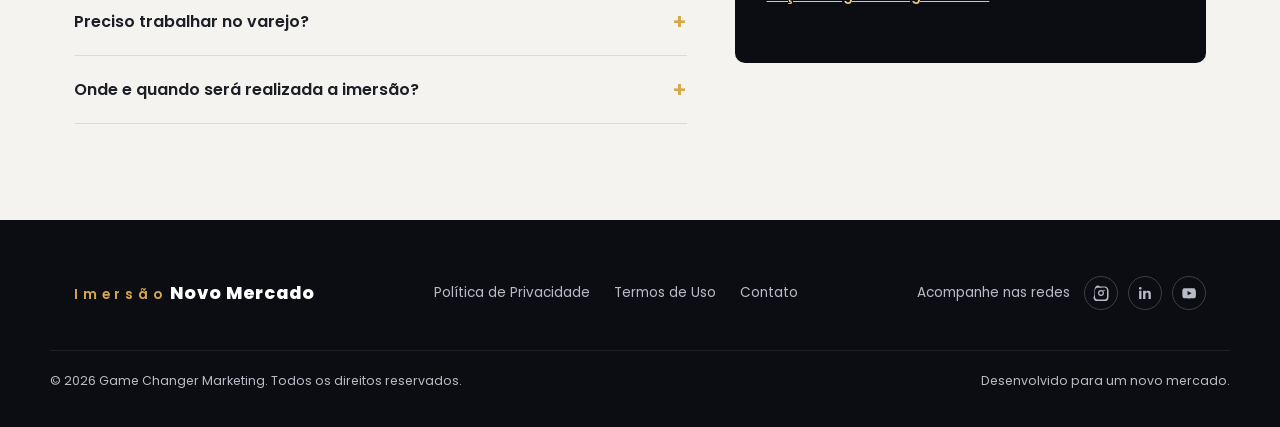
==== commit e63da9a3: "Deixa claro que o CTA é para concorrer às 20 vagas gratuitas e compacta o hero no mobile - Botões "Q" ====
--- a/index.html
+++ b/index.html
@@ -65,7 +65,7 @@
       <a href="/diagnostico/" class="nav-diagnostico" data-diagnostico-origem="menu">Diagnóstico gratuito</a>
     </nav>
 
-    <a href="https://wa.me/5511982273141?text=Ol%C3%A1%2C%20quero%20participar%20da%20imers%C3%A3o%20novo%20mercado" class="btn btn-primary btn-nav" target="_blank" rel="noopener" data-tally-width="900" data-tally-layout="modal" data-tally-open="BzNNd7" data-tally-emoji-text="👋" data-tally-emoji-animation="wave" data-tally-form-events-forwarding="1" data-tally-hidden-origem="menu">Quero participar</a>
+    <a href="https://wa.me/5511982273141?text=Ol%C3%A1%2C%20quero%20participar%20da%20imers%C3%A3o%20novo%20mercado" class="btn btn-primary btn-nav" target="_blank" rel="noopener" data-tally-width="900" data-tally-layout="modal" data-tally-open="BzNNd7" data-tally-emoji-text="👋" data-tally-emoji-animation="wave" data-tally-form-events-forwarding="1" data-tally-hidden-origem="menu">Concorrer a uma vaga</a>
 
     <button class="menu-toggle" id="menuToggle" aria-label="Abrir menu">
       <span></span><span></span><span></span>
@@ -84,10 +84,13 @@
     <p class="hero-tags">Gestão <span class="dot">•</span> Liderança <span class="dot">•</span> Vendas</p>
     <h1 class="hero-title">O MERCADO <span class="highlight">MUDOU.</span><br>SUA EMPRESA ESTÁ PREPARADA?</h1>
     <p class="hero-subtitle">Uma experiência presencial para empresários, gestores e líderes que querem transformar gestão, pessoas e vendas em resultados reais.</p>
-    <p class="hero-date"><span aria-hidden="true">📅</span> 17 de janeiro de 2027 <span class="dot">•</span> Domingo <span class="dot">•</span> Belém (PA)</p>
-
-    <a href="https://wa.me/5511982273141?text=Ol%C3%A1%2C%20quero%20participar%20da%20imers%C3%A3o%20novo%20mercado" class="btn btn-primary btn-lg" target="_blank" rel="noopener" data-tally-width="900" data-tally-layout="modal" data-tally-open="BzNNd7" data-tally-emoji-text="👋" data-tally-emoji-animation="wave" data-tally-form-events-forwarding="1" data-tally-hidden-origem="hero">Quero Participar</a>
-    <a href="/diagnostico/" class="btn btn-outline btn-lg hero-btn-diagnostico" data-diagnostico-origem="hero">Fazer o diagnóstico gratuito</a>
+    <p class="hero-date"><span aria-hidden="true">📅</span> 17 de janeiro de 2027 <span class="dot">•</span> Domingo <span class="dot">•</span> <span class="nowrap">Belém (PA)</span></p>
+
+    <div class="hero-ctas">
+      <a href="https://wa.me/5511982273141?text=Ol%C3%A1%2C%20quero%20participar%20da%20imers%C3%A3o%20novo%20mercado" class="btn btn-primary btn-lg" target="_blank" rel="noopener" data-tally-width="900" data-tally-layout="modal" data-tally-open="BzNNd7" data-tally-emoji-text="👋" data-tally-emoji-animation="wave" data-tally-form-events-forwarding="1" data-tally-hidden-origem="hero">Quero concorrer a uma vaga gratuita</a>
+      <a href="/diagnostico/" class="btn btn-outline btn-lg" data-diagnostico-origem="hero">Fazer o diagnóstico gratuito</a>
+    </div>
+    <p class="cta-note"><span aria-hidden="true">📝</span> Preencha um formulário rápido e concorra a uma das <strong>20 vagas gratuitas</strong> desta edição.</p>
 
     <div class="hero-stats">
       <div class="hero-stat">
@@ -267,6 +270,10 @@
         <div class="faq-answer"><p>Empresários, donos de negócio, diretores, gestores e líderes que desejam melhorar a gestão, o desenvolvimento de pessoas e os resultados comerciais da sua empresa.</p></div>
       </div>
       <div class="faq-item">
+        <button class="faq-question">Como funcionam as vagas gratuitas? <span>+</span></button>
+        <div class="faq-answer"><p>Esta edição tem 20 vagas gratuitas. Para concorrer, clique em "Quero concorrer a uma vaga gratuita" e preencha o formulário rápido. Nossa equipe analisa os cadastros e entra em contato pelo WhatsApp para confirmar sua participação.</p></div>
+      </div>
+      <div class="faq-item">
         <button class="faq-question">Preciso ser dono de uma empresa? <span>+</span></button>
         <div class="faq-answer"><p>Não. A imersão também é indicada para gestores e líderes que respondem por equipes e resultados, mesmo sem serem os donos do negócio.</p></div>
       </div>
@@ -287,8 +294,8 @@
     <div class="faq-cta">
       <h3>O mercado mudou.<br>Está na hora de evoluir.</h3>
       <p>Gestão. Liderança. Vendas.</p>
-      <a href="https://wa.me/5511982273141?text=Ol%C3%A1%2C%20quero%20participar%20da%20imers%C3%A3o%20novo%20mercado" class="btn btn-primary btn-lg" target="_blank" rel="noopener" data-tally-width="900" data-tally-layout="modal" data-tally-open="BzNNd7" data-tally-emoji-text="👋" data-tally-emoji-animation="wave" data-tally-form-events-forwarding="1" data-tally-hidden-origem="faq_final">Quero Participar</a>
-      <p class="faq-cta-small">Dê o primeiro passo para colocar sua empresa em um novo nível.</p>
+      <a href="https://wa.me/5511982273141?text=Ol%C3%A1%2C%20quero%20participar%20da%20imers%C3%A3o%20novo%20mercado" class="btn btn-primary btn-lg" target="_blank" rel="noopener" data-tally-width="900" data-tally-layout="modal" data-tally-open="BzNNd7" data-tally-emoji-text="👋" data-tally-emoji-animation="wave" data-tally-form-events-forwarding="1" data-tally-hidden-origem="faq_final">Quero concorrer a uma vaga gratuita</a>
+      <p class="faq-cta-small">Preencha o formulário e concorra a uma das 20 vagas gratuitas desta edição.</p>
       <p class="faq-cta-diagnostico">Ainda não sabe quanto os gargalos custam para você? <a href="/diagnostico/" data-diagnostico-origem="faq_final">Faça o diagnóstico gratuito →</a></p>
     </div>
   </div>
--- a/css/style.css
+++ b/css/style.css
@@ -98,10 +98,17 @@
   transform: translateY(-2px);
 }
 
-.hero-btn-diagnostico { margin-left: 12px; }
-
-@media (max-width: 600px) {
-  .hero-btn-diagnostico { margin-left: 0; margin-top: 12px; }
+.hero-ctas {
+  display: flex;
+  flex-wrap: wrap;
+  gap: 12px;
+}
+
+.cta-note {
+  margin-top: 14px;
+  font-size: 0.88rem;
+  color: var(--color-text-muted);
+  max-width: 560px;
 }
 
 .main-nav .nav-diagnostico { color: var(--color-gold); font-weight: 600; }
@@ -262,15 +269,18 @@
 }
 
 @media (max-width: 899px) {
+  /* Hero compacto no mobile: os botões precisam aparecer já na primeira tela */
   .hero {
     flex-direction: column;
-    padding-top: 72px;
+    min-height: 0;
+    padding: 12px 0 48px;
   }
 
   .hero-photo {
-    width: min(78%, 340px);
-    height: 44vh;
-    margin: 0 auto -48px;
+    width: min(60%, 260px);
+    height: 26vh;
+    max-height: 220px;
+    margin: 0 auto -16px;
   }
 }
 
@@ -334,6 +344,22 @@
   flex-wrap: wrap;
   gap: 32px;
   margin-top: 48px;
+}
+
+/* Tipografia compacta do hero no mobile (precisa vir depois das regras base) */
+@media (max-width: 899px) {
+  .hero-tags { margin-bottom: 10px; font-size: 0.68rem; letter-spacing: 0.18em; }
+  .hero-title { font-size: clamp(1.5rem, 7.4vw, 2.2rem); margin-bottom: 12px; }
+  .hero-subtitle { font-size: 0.92rem; margin-bottom: 18px; }
+  .hero-date { margin-top: -4px; margin-bottom: 16px; font-size: 0.88rem; }
+  .hero-ctas .btn { flex: 1 1 100%; padding: 15px 20px; text-align: center; font-size: 0.92rem; }
+  .cta-note { font-size: 0.82rem; margin-top: 10px; }
+  .hero-stats { margin-top: 32px; }
+}
+
+/* Celulares com tela baixa: esconde o subtítulo para não empurrar os botões */
+@media (max-width: 899px) and (max-height: 680px) {
+  .hero-subtitle { display: none; }
 }
 
 .hero-stat {
@@ -887,3 +913,5 @@
     border-bottom: 1px solid rgba(255,255,255,0.08);
   }
 }
+
+.nowrap { white-space: nowrap; }
